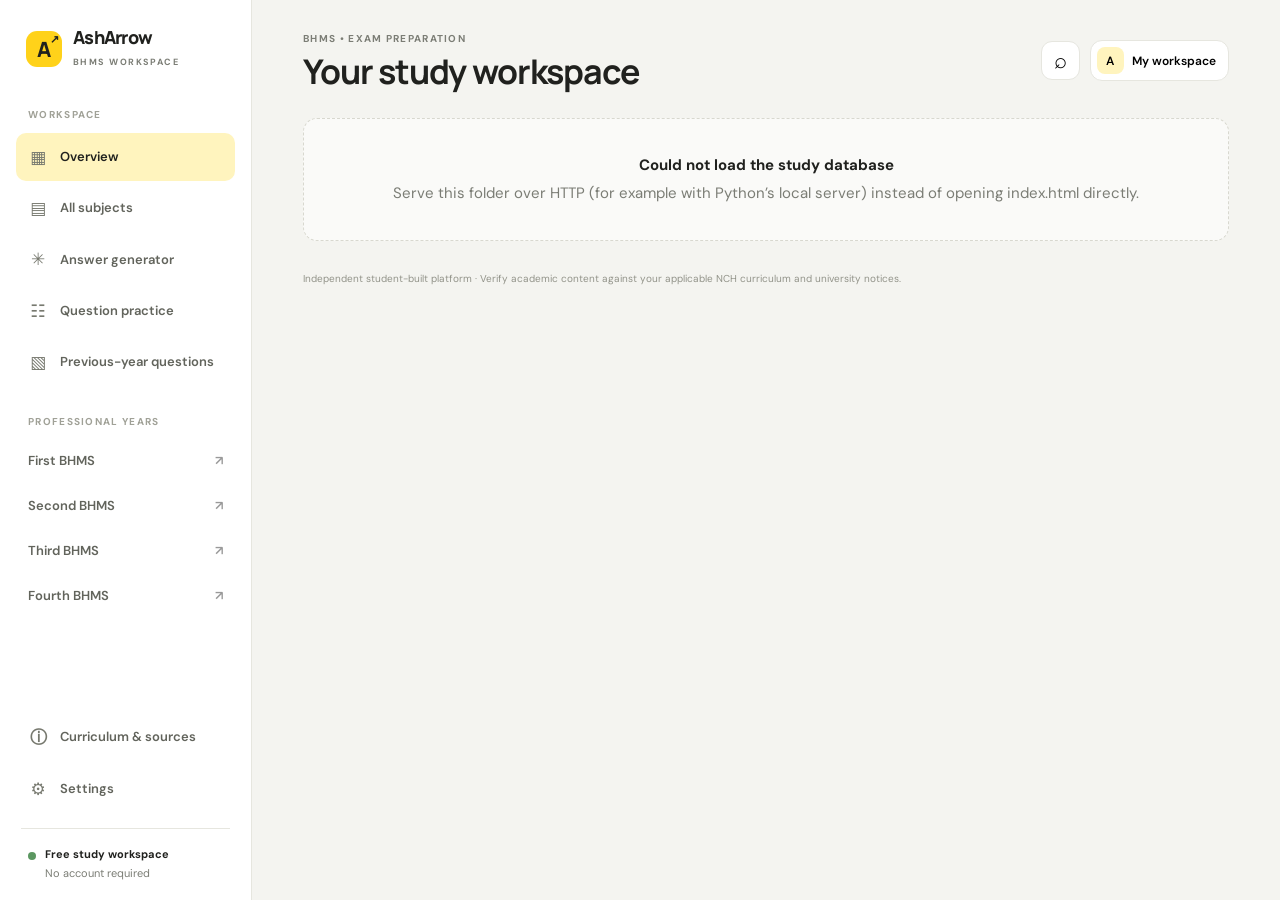
==== index.html @ 1b333ebc "Add files via upload" ====
<!doctype html>
<html lang="en">
<head>
<meta charset="utf-8"><meta name="viewport" content="width=device-width,initial-scale=1">
<meta name="theme-color" content="#f4f4f0"><meta name="description" content="Free, subject-wise BHMS exam preparation workspace.">
<title>AshArrow BHMS — Study workspace</title>
<link rel="preconnect" href="https://fonts.googleapis.com"><link rel="preconnect" href="https://fonts.gstatic.com" crossorigin>
<link href="https://fonts.googleapis.com/css2?family=DM+Sans:wght@400;500;600;700&family=Manrope:wght@500;600;700;800&display=swap" rel="stylesheet">
<link rel="stylesheet" href="styles.css">
</head><body>
<div class="app-shell">
<aside class="sidebar" id="sidebar">
<div class="brand"><div class="brand-mark">A<span>↗</span></div><div><strong>AshArrow</strong><small>BHMS WORKSPACE</small></div></div>
<div class="nav-label">WORKSPACE</div>
<nav id="main-nav">
<button class="nav-item active" data-page="overview"><span class="nav-icon">▦</span> Overview</button>
<button class="nav-item" data-page="subjects"><span class="nav-icon">▤</span> All subjects</button>
<button class="nav-item" data-page="generator"><span class="nav-icon">✳</span> Answer generator</button>
<button class="nav-item" data-page="practice"><span class="nav-icon">☷</span> Question practice</button>
<button class="nav-item" data-page="pyqs"><span class="nav-icon">▧</span> Previous-year questions</button>
</nav>
<div class="nav-label years-label">PROFESSIONAL YEARS</div>
<nav id="year-nav">
<button class="nav-item" data-year="1">First BHMS <span class="year-arrow">↗</span></button><button class="nav-item" data-year="2">Second BHMS <span class="year-arrow">↗</span></button><button class="nav-item" data-year="3">Third BHMS <span class="year-arrow">↗</span></button><button class="nav-item" data-year="4">Fourth BHMS <span class="year-arrow">↗</span></button>
</nav>
<div class="sidebar-bottom"><button class="nav-item" data-page="curriculum"><span class="nav-icon">ⓘ</span> Curriculum & sources</button><button class="nav-item" data-page="settings"><span class="nav-icon">⚙</span> Settings</button><div class="free-note"><span class="free-dot"></span><div><b>Free study workspace</b><small>No account required</small></div></div></div>
</aside>
<div class="mobile-top"><button id="menu-toggle" aria-label="Open navigation">☰</button><div class="brand-mark">A<span>↗</span></div><strong>AshArrow BHMS</strong><button id="mobile-search" aria-label="Search">⌕</button></div>
<main class="main-content"><header class="topbar"><div><div class="eyebrow">BHMS • EXAM PREPARATION</div><h1 id="page-title">Your study workspace</h1></div><div class="top-actions"><button class="icon-button" id="header-search" title="Search subjects">⌕</button><button class="profile-chip" data-page="settings"><span class="profile-dot">A</span><span>My workspace</span></button></div></header>
<div id="app" aria-live="polite"><div class="loading">Loading your study workspace…</div></div>
<footer>Independent student-built platform · Verify academic content against your applicable NCH curriculum and university notices.</footer>
</main></div>
<div class="toast" id="toast" role="status"></div>
<dialog id="api-dialog"><form method="dialog" id="api-form"><div class="dialog-head"><div><div class="eyebrow">PERSONAL CONFIGURATION</div><h2>Gemini API settings</h2></div><button class="icon-button" value="cancel" aria-label="Close">×</button></div><p class="muted">Optional: use your own Google Gemini API key for answer drafts. This static website sends the key from your browser directly to Google's API.</p><label>API key<input id="api-key" type="password" autocomplete="off" placeholder="Paste your API key"></label><label>Model name<input id="api-model" value="gemini-2.5-flash" autocomplete="off"></label><label class="checkline"><input type="checkbox" id="save-key"> Save key in this browser's localStorage</label><p class="warning">A browser key is not a protected server secret. Anyone using this browser profile may be able to access saved data; avoid saving the key on shared devices. Never put a shared/private key in a public repository.</p><div class="dialog-actions"><button type="button" class="btn btn-quiet" id="forget-key">Clear saved key</button><button class="btn btn-primary" id="save-api" value="default">Save settings</button></div></form></dialog>
<script src="app.js" defer></script>
</body></html>
---- styles.css ----
*{box-sizing:border-box} :root{--bg:#f4f4f0;--surface:#fff;--ink:#20211e;--muted:#7b7d75;--accent:#ffd21a;--soft:#fff4be;--border:#e6e6df;--green:#dce8d8;--radius:16px}body{margin:0;background:var(--bg);color:var(--ink);font:15px/1.55 "DM Sans",system-ui,sans-serif}button,input,select,textarea{font:inherit}button{cursor:pointer}h1,h2,h3,h4,.stat-number{font-family:Manrope,"DM Sans",sans-serif;letter-spacing:-.035em}h1{font-size:clamp(25px,3vw,34px);line-height:1.15;margin:5px 0 0}h2{font-size:23px;margin:0 0 10px}h3{font-size:17px;margin:0 0 7px}p{margin:0 0 12px}.app-shell{min-height:100vh}.sidebar{width:252px;position:fixed;inset:0 auto 0 0;background:#fff;border-right:1px solid var(--border);padding:25px 16px 18px;display:flex;flex-direction:column;z-index:20}.brand{display:flex;align-items:center;gap:11px;padding:0 10px 35px}.brand strong{font:800 18px Manrope;display:block;letter-spacing:-.04em}.brand small{font-size:9px;letter-spacing:.16em;color:var(--muted);font-weight:700}.brand-mark{width:36px;height:36px;border-radius:11px;background:var(--accent);display:grid;place-items:center;font:800 21px Manrope;position:relative}.brand-mark span{font-size:11px;position:absolute;right:3px;top:0}.nav-label{font-size:10px;letter-spacing:.13em;color:#a0a197;font-weight:700;padding:0 12px 10px}.nav-item{width:100%;border:0;background:transparent;display:flex;align-items:center;text-align:left;gap:12px;padding:11px 12px;border-radius:10px;color:#62645c;font-weight:600;font-size:13px;margin-bottom:3px}.nav-item:hover{background:#f7f7f3;color:var(--ink)}.nav-item.active{background:var(--soft);color:var(--ink)}.nav-icon{font-size:17px;width:20px;text-align:center;color:#77796f}.years-label{margin-top:25px}.year-arrow{margin-left:auto;color:#999}.sidebar-bottom{margin-top:auto}.free-note{border-top:1px solid var(--border);margin:15px 5px 0;padding:17px 7px 0;display:flex;gap:9px;align-items:flex-start}.free-dot{width:8px;height:8px;border-radius:50%;background:#5b9761;margin-top:6px}.free-note b,.free-note small{display:block;font-size:11px}.free-note small{color:var(--muted);margin-top:2px}.main-content{margin-left:252px;padding:31px clamp(20px,4vw,55px) 30px;max-width:1600px}.topbar{display:flex;align-items:center;justify-content:space-between;margin-bottom:27px;gap:15px}.eyebrow{font-size:10px;letter-spacing:.13em;font-weight:700;color:var(--muted)}.top-actions{display:flex;gap:10px;align-items:center}.icon-button{width:39px;height:39px;border:1px solid var(--border);border-radius:11px;background:white;font-size:22px}.profile-chip{display:flex;align-items:center;gap:8px;border:1px solid var(--border);background:#fff;padding:6px 12px 6px 6px;border-radius:12px;font-size:12px;font-weight:600}.profile-dot{display:grid;place-items:center;width:27px;height:27px;background:var(--soft);border-radius:8px}.mobile-top{display:none}.hero{background:var(--accent);border-radius:20px;padding:clamp(24px,4vw,42px);display:flex;justify-content:space-between;gap:25px;align-items:center;position:relative;overflow:hidden}.hero h2{font-size:clamp(27px,3.6vw,42px);max-width:580px;line-height:1.12;margin:10px 0 12px}.hero p{max-width:530px;color:#4f4b35}.hero-art{min-width:145px;width:180px;height:150px;border-radius:24px;background:rgba(255,255,255,.42);display:grid;place-items:center;transform:rotate(4deg)}.hero-art span{font:800 66px Manrope;letter-spacing:-.1em}.hero-actions{display:flex;gap:10px;flex-wrap:wrap;margin-top:22px}.btn{border:1px solid var(--border);border-radius:10px;padding:10px 15px;font-size:12px;font-weight:700;background:#fff;color:var(--ink);display:inline-flex;align-items:center;justify-content:center;gap:8px}.btn-primary{background:var(--ink);color:#fff;border-color:var(--ink)}.btn-yellow{background:var(--accent);border-color:var(--accent)}.btn-quiet{background:#fff}.btn:disabled{opacity:.5;cursor:not-allowed}.section-head{display:flex;justify-content:space-between;align-items:end;gap:15px;margin:30px 0 14px}.section-head p,.muted{color:var(--muted);font-size:13px}.text-link{border:0;background:none;font-weight:700;font-size:12px;color:#54564e}.year-grid{display:grid;grid-template-columns:repeat(4,minmax(0,1fr));gap:13px}.year-card,.panel,.subject-card,.question-card,.stat-card{background:#fff;border:1px solid var(--border);border-radius:var(--radius)}.year-card{padding:19px;min-height:177px;display:flex;flex-direction:column}.year-kicker{font-size:10px;font-weight:700;letter-spacing:.12em;color:var(--muted)}.year-card h3{font-size:19px;margin:8px 0}.year-card p{font-size:12px;color:var(--muted);flex:1}.year-bottom{display:flex;justify-content:space-between;align-items:center;border-top:1px solid #f0f0eb;padding-top:12px;font-size:11px;font-weight:700}.year-number{font:800 29px Manrope;letter-spacing:-.06em}.stats-grid{display:grid;grid-template-columns:repeat(3,minmax(0,1fr));gap:13px;margin-top:18px}.stat-card{padding:18px}.stat-top{font-size:11px;color:var(--muted);font-weight:600}.stat-number{font-size:29px;font-weight:800;margin:5px 0}.progress-track{height:6px;background:#efefe9;border-radius:10px;overflow:hidden;margin:9px 0}.progress-fill{height:100%;background:#b7cbb0;border-radius:10px;transition:width .2s}.two-col{display:grid;grid-template-columns:1.3fr 1fr;gap:16px;margin-top:18px}.panel{padding:21px}.search-wrap{position:relative}.search-wrap input{width:100%;padding:12px 14px 12px 39px;border:1px solid var(--border);border-radius:11px;background:#fff;outline:none}.search-wrap:before{content:"⌕";position:absolute;left:14px;top:7px;font-size:22px;color:var(--muted)}input:focus,select:focus,textarea:focus{outline:2px solid #f2d65e;outline-offset:1px}.quick-results{display:grid;gap:8px;margin-top:10px}.quick-result{border:1px solid var(--border);background:white;border-radius:10px;padding:11px 13px;text-align:left;display:flex;justify-content:space-between;gap:10px}.quick-result small{display:block;color:var(--muted);font-size:11px}.subject-toolbar{display:grid;grid-template-columns:minmax(180px,1fr) 170px 170px;gap:10px;margin-bottom:17px}.subject-toolbar input,.subject-toolbar select,.field input,.field select,.field textarea,.field-control{width:100%;border:1px solid var(--border);border-radius:10px;padding:11px 12px;background:white;color:var(--ink)}.subject-grid{display:grid;grid-template-columns:repeat(3,minmax(0,1fr));gap:13px}.subject-card{padding:17px;display:flex;flex-direction:column;min-height:202px}.subject-card-top{display:flex;justify-content:space-between;align-items:flex-start;gap:10px}.subject-icon{width:37px;height:37px;background:#f5f5ef;border-radius:11px;display:grid;place-items:center;font-size:17px}.year-tags{display:flex;gap:5px;flex-wrap:wrap;margin:11px 0}.tag{font-size:10px;background:#f2f2ed;color:#62645b;padding:4px 7px;border-radius:5px}.subject-card p{font-size:12px;color:var(--muted);flex:1}.card-actions{display:flex;align-items:center;justify-content:space-between;gap:8px;border-top:1px solid #f0f0eb;padding-top:12px}.checkline{display:flex;align-items:center;gap:7px;font-size:11px;color:var(--muted)}input[type=checkbox]{accent-color:#b4c6a9;width:15px;height:15px}.empty-state{padding:35px 20px;text-align:center;border:1px dashed #d8d8cf;border-radius:14px;color:var(--muted);background:rgba(255,255,255,.5)}.empty-state strong{display:block;color:var(--ink);margin-bottom:5px}.form-grid{display:grid;grid-template-columns:repeat(2,minmax(0,1fr));gap:14px}.field{display:flex;flex-direction:column;gap:6px}.field label, label{font-size:12px;font-weight:700}.field textarea{min-height:100px;resize:vertical}.field.full{grid-column:1/-1}.generator-layout{display:grid;grid-template-columns:minmax(260px,.85fr) minmax(0,1.15fr);gap:17px;align-items:start}.result-panel{min-height:330px}.answer-content{white-space:normal;overflow-wrap:anywhere;font-size:14px;line-height:1.75}.answer-content h1,.answer-content h2,.answer-content h3{margin:18px 0 8px}.answer-content pre{white-space:pre-wrap;background:#f7f7f2;padding:12px;border-radius:8px}.answer-content ul,.answer-content ol{padding-left:22px}.result-tools{display:flex;flex-wrap:wrap;gap:8px;margin-bottom:15px}.notice{padding:12px 14px;border-radius:10px;background:#f5f5ef;color:#64665d;font-size:12px;margin-bottom:14px}.warning{padding:12px 14px;border-radius:10px;background:#fff4d4;color:#66521b;font-size:12px;margin:12px 0}.question-list{display:grid;gap:10px}.question-card{padding:16px;display:flex;gap:12px;align-items:flex-start}.question-card .qbody{flex:1;min-width:0}.question-card p{margin:0 0 9px}.question-meta{font-size:11px;color:var(--muted);display:flex;gap:8px;flex-wrap:wrap}.q-actions{display:flex;gap:6px;flex-wrap:wrap;margin-top:10px}.small-btn{border:1px solid var(--border);background:#fff;border-radius:8px;padding:6px 9px;font-size:11px;font-weight:700}.detail-head{display:flex;justify-content:space-between;gap:15px;align-items:flex-start}.topic-list{display:grid;gap:8px;margin-top:14px}.topic-row{padding:12px;border:1px solid var(--border);border-radius:10px;background:white;font-size:13px}.source-list{display:grid;gap:10px}.source-item{padding:13px;border:1px solid var(--border);border-radius:10px;display:flex;justify-content:space-between;gap:12px;align-items:center}.source-item a{color:#4c5e43;font-weight:700;font-size:12px}.settings-grid{display:grid;grid-template-columns:repeat(2,minmax(0,1fr));gap:14px}.setting-row{padding:15px 0;border-bottom:1px solid var(--border);display:flex;justify-content:space-between;gap:15px;align-items:center}.toast{position:fixed;bottom:22px;right:22px;z-index:50;background:#20211e;color:white;padding:12px 17px;border-radius:10px;font-size:13px;box-shadow:0 8px 30px #0002;opacity:0;transform:translateY(8px);transition:.2s;pointer-events:none}.toast.show{opacity:1;transform:translateY(0)}dialog{border:1px solid var(--border);border-radius:18px;max-width:520px;width:calc(100% - 30px);padding:24px;box-shadow:0 20px 80px #0002}dialog::backdrop{background:#20211e66}.dialog-head{display:flex;justify-content:space-between;align-items:start;margin-bottom:15px}.dialog-head h2{margin-top:5px}#api-form>label{display:block;margin:14px 0}#api-form input:not([type=checkbox]){display:block;width:100%;margin-top:6px;padding:11px;border:1px solid var(--border);border-radius:9px}.dialog-actions{display:flex;justify-content:space-between;gap:10px;margin-top:18px}.loading{padding:30px;color:var(--muted)}footer{font-size:10px;color:#929389;padding:30px 0 0}.mobile-top{display:none}
@media(max-width:1200px){.year-grid{grid-template-columns:repeat(2,minmax(0,1fr))}.subject-grid{grid-template-columns:repeat(2,minmax(0,1fr))}.hero-art{width:135px;height:130px;min-width:135px}.hero-art span{font-size:53px}}
@media(max-width:800px){.sidebar{transform:translateX(-100%);transition:transform .22s;box-shadow:none}.sidebar.open{transform:translateX(0);box-shadow:12px 0 40px #0002}.mobile-top{height:58px;background:#fff;border-bottom:1px solid var(--border);display:flex;align-items:center;gap:10px;padding:0 15px;position:sticky;top:0;z-index:15}.mobile-top .brand-mark{width:31px;height:31px;font-size:18px}.mobile-top strong{font:800 14px Manrope;margin-right:auto}.mobile-top button{border:0;background:transparent;font-size:22px}.main-content{margin:0;padding:23px 16px}.topbar{margin-bottom:20px}.top-actions .profile-chip{display:none}.top-actions .icon-button{display:none}.hero-art{display:none}.hero{padding:26px 22px}.two-col,.generator-layout{grid-template-columns:1fr}.subject-toolbar{grid-template-columns:1fr 1fr}.subject-toolbar input{grid-column:1/-1}.settings-grid{grid-template-columns:1fr}.form-grid{grid-template-columns:1fr}.field.full{grid-column:auto}}
@media(max-width:480px){.year-grid,.subject-grid,.stats-grid{grid-template-columns:1fr}.year-card{min-height:150px}.hero h2{font-size:29px}.section-head{align-items:flex-start}.panel{padding:16px}.subject-toolbar{grid-template-columns:1fr}.subject-toolbar input{grid-column:auto}.question-card{padding:12px}.topbar{align-items:flex-end}}
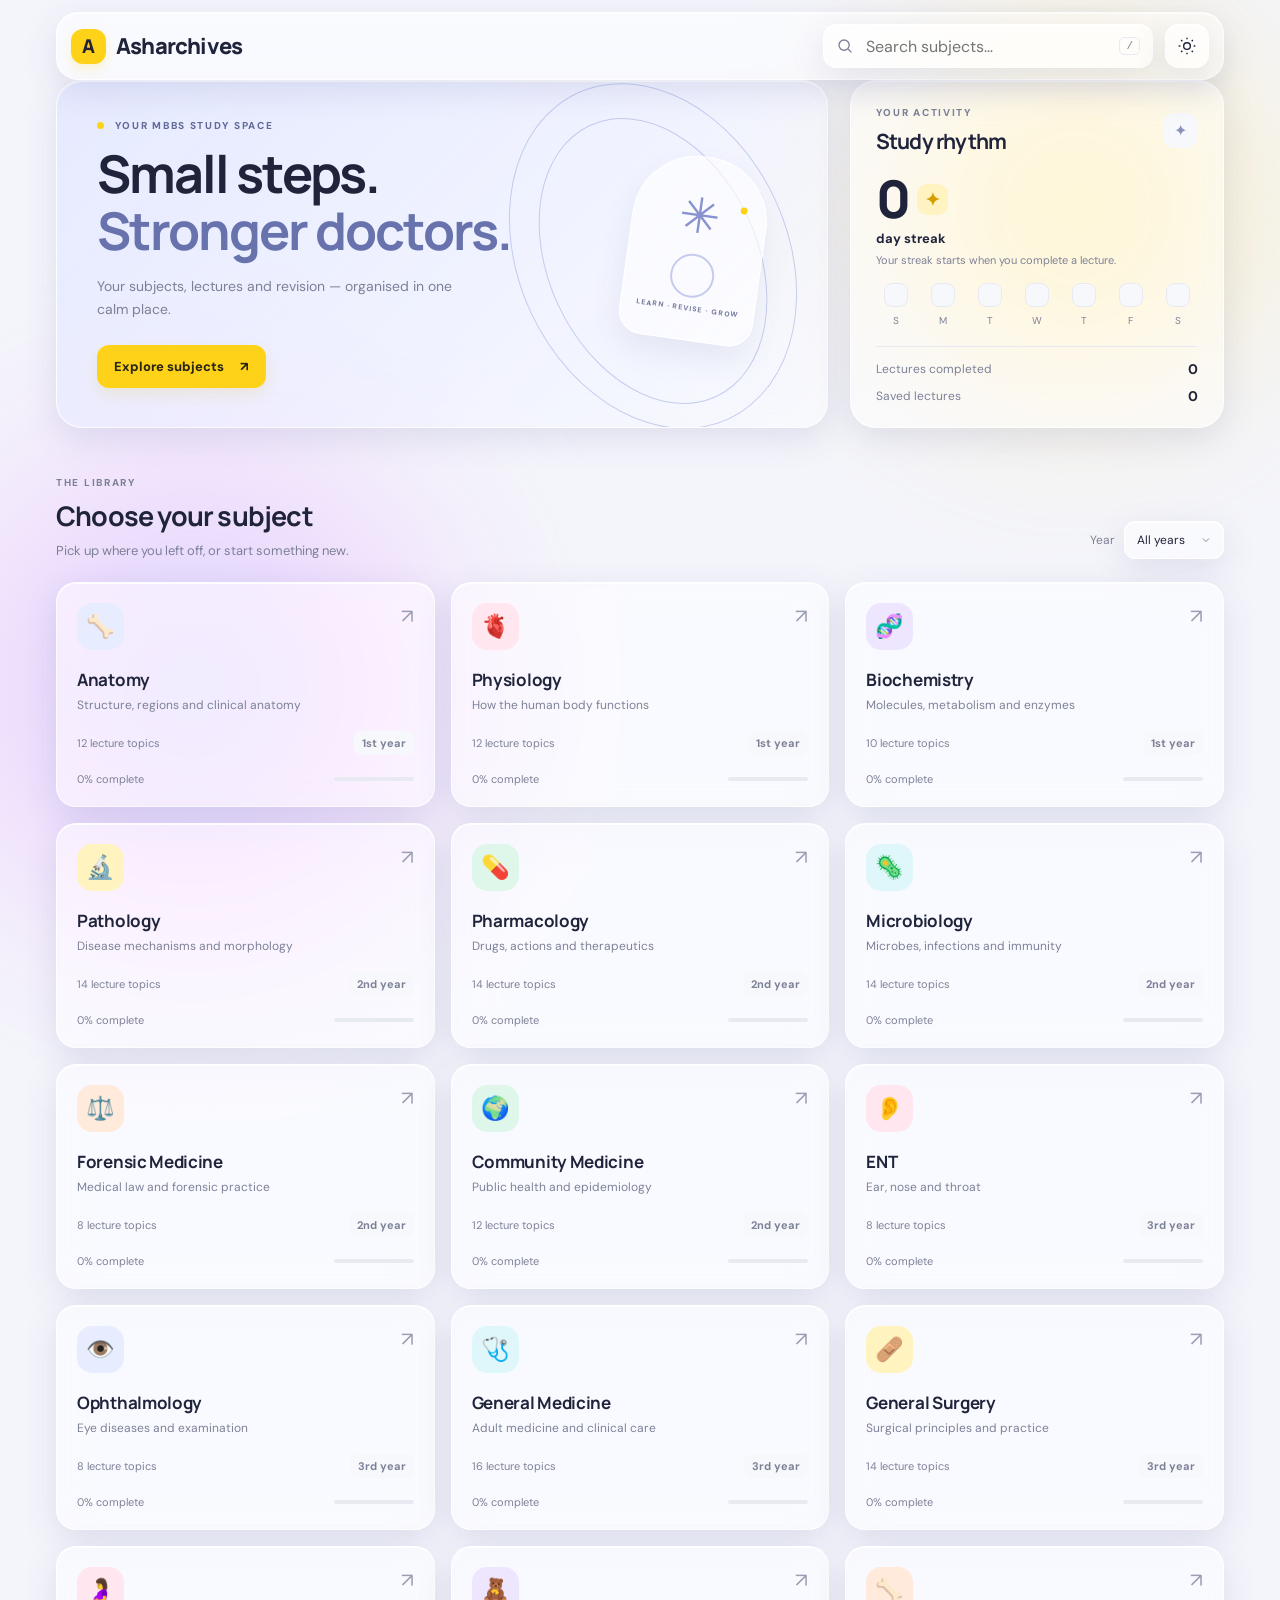
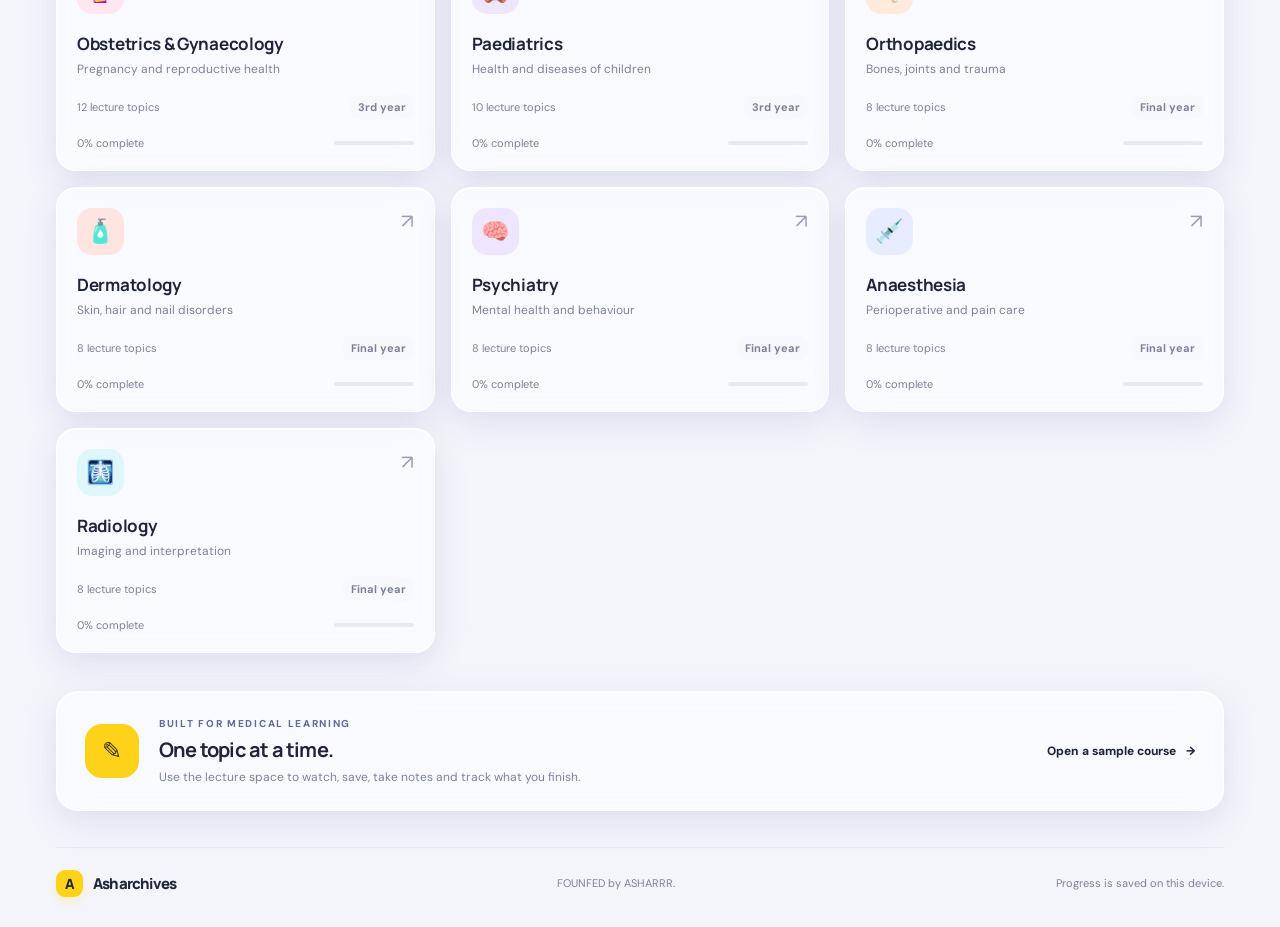
==== commit 06dba9e1: "Add files via upload" ====
--- a/index.html
+++ b/index.html
@@ -1,36 +1,81 @@
-<!doctype html>
+<!DOCTYPE html>
 <html lang="en">
 <head>
-<meta charset="utf-8"><meta name="viewport" content="width=device-width,initial-scale=1">
-<meta name="theme-color" content="#f4f4f0"><meta name="description" content="Free, subject-wise BHMS exam preparation workspace.">
-<title>AshArrow BHMS — Study workspace</title>
-<link rel="preconnect" href="https://fonts.googleapis.com"><link rel="preconnect" href="https://fonts.gstatic.com" crossorigin>
-<link href="https://fonts.googleapis.com/css2?family=DM+Sans:wght@400;500;600;700&family=Manrope:wght@500;600;700;800&display=swap" rel="stylesheet">
-<link rel="stylesheet" href="styles.css">
-</head><body>
-<div class="app-shell">
-<aside class="sidebar" id="sidebar">
-<div class="brand"><div class="brand-mark">A<span>↗</span></div><div><strong>AshArrow</strong><small>BHMS WORKSPACE</small></div></div>
-<div class="nav-label">WORKSPACE</div>
-<nav id="main-nav">
-<button class="nav-item active" data-page="overview"><span class="nav-icon">▦</span> Overview</button>
-<button class="nav-item" data-page="subjects"><span class="nav-icon">▤</span> All subjects</button>
-<button class="nav-item" data-page="generator"><span class="nav-icon">✳</span> Answer generator</button>
-<button class="nav-item" data-page="practice"><span class="nav-icon">☷</span> Question practice</button>
-<button class="nav-item" data-page="pyqs"><span class="nav-icon">▧</span> Previous-year questions</button>
-</nav>
-<div class="nav-label years-label">PROFESSIONAL YEARS</div>
-<nav id="year-nav">
-<button class="nav-item" data-year="1">First BHMS <span class="year-arrow">↗</span></button><button class="nav-item" data-year="2">Second BHMS <span class="year-arrow">↗</span></button><button class="nav-item" data-year="3">Third BHMS <span class="year-arrow">↗</span></button><button class="nav-item" data-year="4">Fourth BHMS <span class="year-arrow">↗</span></button>
-</nav>
-<div class="sidebar-bottom"><button class="nav-item" data-page="curriculum"><span class="nav-icon">ⓘ</span> Curriculum & sources</button><button class="nav-item" data-page="settings"><span class="nav-icon">⚙</span> Settings</button><div class="free-note"><span class="free-dot"></span><div><b>Free study workspace</b><small>No account required</small></div></div></div>
-</aside>
-<div class="mobile-top"><button id="menu-toggle" aria-label="Open navigation">☰</button><div class="brand-mark">A<span>↗</span></div><strong>AshArrow BHMS</strong><button id="mobile-search" aria-label="Search">⌕</button></div>
-<main class="main-content"><header class="topbar"><div><div class="eyebrow">BHMS • EXAM PREPARATION</div><h1 id="page-title">Your study workspace</h1></div><div class="top-actions"><button class="icon-button" id="header-search" title="Search subjects">⌕</button><button class="profile-chip" data-page="settings"><span class="profile-dot">A</span><span>My workspace</span></button></div></header>
-<div id="app" aria-live="polite"><div class="loading">Loading your study workspace…</div></div>
-<footer>Independent student-built platform · Verify academic content against your applicable NCH curriculum and university notices.</footer>
-</main></div>
-<div class="toast" id="toast" role="status"></div>
-<dialog id="api-dialog"><form method="dialog" id="api-form"><div class="dialog-head"><div><div class="eyebrow">PERSONAL CONFIGURATION</div><h2>Gemini API settings</h2></div><button class="icon-button" value="cancel" aria-label="Close">×</button></div><p class="muted">Optional: use your own Google Gemini API key for answer drafts. This static website sends the key from your browser directly to Google's API.</p><label>API key<input id="api-key" type="password" autocomplete="off" placeholder="Paste your API key"></label><label>Model name<input id="api-model" value="gemini-2.5-flash" autocomplete="off"></label><label class="checkline"><input type="checkbox" id="save-key"> Save key in this browser's localStorage</label><p class="warning">A browser key is not a protected server secret. Anyone using this browser profile may be able to access saved data; avoid saving the key on shared devices. Never put a shared/private key in a public repository.</p><div class="dialog-actions"><button type="button" class="btn btn-quiet" id="forget-key">Clear saved key</button><button class="btn btn-primary" id="save-api" value="default">Save settings</button></div></form></dialog>
-<script src="app.js" defer></script>
-</body></html>+  <meta charset="UTF-8">
+  <meta name="viewport" content="width=device-width, initial-scale=1">
+  <meta name="theme-color" content="#f4f5fb">
+  <title>Asharchives — Your MBBS learning space</title>
+  <link rel="preconnect" href="https://fonts.googleapis.com">
+  <link rel="preconnect" href="https://fonts.gstatic.com" crossorigin>
+  <link href="https://fonts.googleapis.com/css2?family=DM+Sans:wght@400;500;600;700&family=Manrope:wght@400;500;600;700;800&display=swap" rel="stylesheet">
+  <link rel="stylesheet" href="styles.css">
+  <link rel="stylesheet" href="glass.css">
+  <script src="app.js" defer></script>
+</head>
+<body>
+  <div class="app-shell">
+    <header class="topbar">
+      <a class="brand" href="index.html" aria-label="Asharchives home">
+        <span class="brand-mark">A</span><span>Asharchives</span>
+      </a>
+      <div class="topbar-actions">
+        <label class="searchbox" aria-label="Search subjects">
+          <svg viewBox="0 0 24 24" aria-hidden="true"><circle cx="10.8" cy="10.8" r="6.8"></circle><path d="m16 16 4.5 4.5"></path></svg>
+          <input id="subjectSearch" type="search" placeholder="Search subjects…" autocomplete="off">
+          <kbd>/</kbd>
+        </label>
+        <button class="icon-button theme-toggle" id="themeToggle" type="button" aria-label="Switch color theme" title="Switch light/dark mode">
+          <svg class="sun-icon" viewBox="0 0 24 24" aria-hidden="true"><circle cx="12" cy="12" r="4"></circle><path d="M12 2v2m0 16v2M4.93 4.93l1.42 1.42m11.3 11.3 1.42 1.42M2 12h2m16 0h2M4.93 19.07l1.42-1.42m11.3-11.3 1.42-1.42"></path></svg>
+          <svg class="moon-icon" viewBox="0 0 24 24" aria-hidden="true"><path d="M20.3 15.4A8.5 8.5 0 0 1 8.6 3.7 8.6 8.6 0 1 0 20.3 15.4Z"></path></svg>
+        </button>
+      </div>
+    </header>
+
+    <main>
+      <section class="welcome-grid">
+        <div class="hero-card">
+          <div class="eyebrow"><span class="eyebrow-dot"></span> YOUR MBBS STUDY SPACE</div>
+          <h1>Small steps.<br><span>Stronger doctors.</span></h1>
+          <p class="hero-copy">Your subjects, lectures and revision — organised in one calm place.</p>
+          <a class="primary-button" href="#subjects">Explore subjects <span aria-hidden="true">↗</span></a>
+          <div class="hero-decoration" aria-hidden="true">
+            <div class="orbit orbit-one"></div><div class="orbit orbit-two"></div>
+            <div class="anatomy-card"><span class="anatomy-spark">✳</span><span class="anatomy-line"></span><span class="anatomy-dot"></span><span class="anatomy-label">LEARN · REVISE · GROW</span></div>
+          </div>
+        </div>
+        <aside class="daily-card">
+          <div class="card-heading">
+            <div><p class="eyebrow muted-eyebrow">YOUR ACTIVITY</p><h2>Study rhythm</h2></div>
+            <span class="mini-icon">✦</span>
+          </div>
+          <div class="streak-number"><span id="streakCount">0</span><span class="streak-flame">✦</span></div>
+          <p class="streak-caption">day streak</p>
+          <p class="small-muted" id="streakMessage">Your streak starts when you complete a lecture.</p>
+          <div class="week-row" id="weekRow" aria-label="Activity over the last seven days"></div>
+          <div class="activity-divider"></div>
+          <div class="activity-stat"><span>Lectures completed</span><strong id="completedCount">0</strong></div>
+          <div class="activity-stat"><span>Saved lectures</span><strong id="savedCount">0</strong></div>
+        </aside>
+      </section>
+
+      <section class="section-block" id="subjects">
+        <div class="section-heading">
+          <div><p class="eyebrow muted-eyebrow">THE LIBRARY</p><h2>Choose your subject</h2><p class="section-subtitle">Pick up where you left off, or start something new.</p></div>
+          <label class="year-select-wrap"><span>Year</span><select id="yearFilter" aria-label="Filter subjects by MBBS year"><option value="all">All years</option><option value="1">1st year</option><option value="2">2nd year</option><option value="3">3rd year</option><option value="4">Final year</option></select></label>
+        </div>
+        <div class="subject-grid" id="subjectGrid">
+          <div class="loading-card">Loading subjects…</div>
+        </div>
+        <p class="empty-state" id="emptyState" hidden>No subjects match your search. Try another name or year.</p>
+      </section>
+
+      <section class="educator-banner">
+        <div class="educator-icon" aria-hidden="true">✎</div>
+        <div><p class="eyebrow">BUILT FOR MEDICAL LEARNING</p><h2>One topic at a time.</h2><p>Use the lecture space to watch, save, take notes and track what you finish.</p></div>
+        <a href="lecture.html?subject=pathology" class="text-link">Open a sample course <span>→</span></a>
+      </section>
+    </main>
+    <footer class="footer"><a class="brand footer-brand" href="index.html"><span class="brand-mark">A</span><span>Asharchives</span></a><span>FOUNFED by ASHARRR.</span><span class="footer-note">Progress is saved on this device.</span></footer>
+  </div>
+</body>
+</html>
--- a/styles.css
+++ b/styles.css
@@ -1,4 +1,6 @@
-*{box-sizing:border-box} :root{--bg:#f4f4f0;--surface:#fff;--ink:#20211e;--muted:#7b7d75;--accent:#ffd21a;--soft:#fff4be;--border:#e6e6df;--green:#dce8d8;--radius:16px}body{margin:0;background:var(--bg);color:var(--ink);font:15px/1.55 "DM Sans",system-ui,sans-serif}button,input,select,textarea{font:inherit}button{cursor:pointer}h1,h2,h3,h4,.stat-number{font-family:Manrope,"DM Sans",sans-serif;letter-spacing:-.035em}h1{font-size:clamp(25px,3vw,34px);line-height:1.15;margin:5px 0 0}h2{font-size:23px;margin:0 0 10px}h3{font-size:17px;margin:0 0 7px}p{margin:0 0 12px}.app-shell{min-height:100vh}.sidebar{width:252px;position:fixed;inset:0 auto 0 0;background:#fff;border-right:1px solid var(--border);padding:25px 16px 18px;display:flex;flex-direction:column;z-index:20}.brand{display:flex;align-items:center;gap:11px;padding:0 10px 35px}.brand strong{font:800 18px Manrope;display:block;letter-spacing:-.04em}.brand small{font-size:9px;letter-spacing:.16em;color:var(--muted);font-weight:700}.brand-mark{width:36px;height:36px;border-radius:11px;background:var(--accent);display:grid;place-items:center;font:800 21px Manrope;position:relative}.brand-mark span{font-size:11px;position:absolute;right:3px;top:0}.nav-label{font-size:10px;letter-spacing:.13em;color:#a0a197;font-weight:700;padding:0 12px 10px}.nav-item{width:100%;border:0;background:transparent;display:flex;align-items:center;text-align:left;gap:12px;padding:11px 12px;border-radius:10px;color:#62645c;font-weight:600;font-size:13px;margin-bottom:3px}.nav-item:hover{background:#f7f7f3;color:var(--ink)}.nav-item.active{background:var(--soft);color:var(--ink)}.nav-icon{font-size:17px;width:20px;text-align:center;color:#77796f}.years-label{margin-top:25px}.year-arrow{margin-left:auto;color:#999}.sidebar-bottom{margin-top:auto}.free-note{border-top:1px solid var(--border);margin:15px 5px 0;padding:17px 7px 0;display:flex;gap:9px;align-items:flex-start}.free-dot{width:8px;height:8px;border-radius:50%;background:#5b9761;margin-top:6px}.free-note b,.free-note small{display:block;font-size:11px}.free-note small{color:var(--muted);margin-top:2px}.main-content{margin-left:252px;padding:31px clamp(20px,4vw,55px) 30px;max-width:1600px}.topbar{display:flex;align-items:center;justify-content:space-between;margin-bottom:27px;gap:15px}.eyebrow{font-size:10px;letter-spacing:.13em;font-weight:700;color:var(--muted)}.top-actions{display:flex;gap:10px;align-items:center}.icon-button{width:39px;height:39px;border:1px solid var(--border);border-radius:11px;background:white;font-size:22px}.profile-chip{display:flex;align-items:center;gap:8px;border:1px solid var(--border);background:#fff;padding:6px 12px 6px 6px;border-radius:12px;font-size:12px;font-weight:600}.profile-dot{display:grid;place-items:center;width:27px;height:27px;background:var(--soft);border-radius:8px}.mobile-top{display:none}.hero{background:var(--accent);border-radius:20px;padding:clamp(24px,4vw,42px);display:flex;justify-content:space-between;gap:25px;align-items:center;position:relative;overflow:hidden}.hero h2{font-size:clamp(27px,3.6vw,42px);max-width:580px;line-height:1.12;margin:10px 0 12px}.hero p{max-width:530px;color:#4f4b35}.hero-art{min-width:145px;width:180px;height:150px;border-radius:24px;background:rgba(255,255,255,.42);display:grid;place-items:center;transform:rotate(4deg)}.hero-art span{font:800 66px Manrope;letter-spacing:-.1em}.hero-actions{display:flex;gap:10px;flex-wrap:wrap;margin-top:22px}.btn{border:1px solid var(--border);border-radius:10px;padding:10px 15px;font-size:12px;font-weight:700;background:#fff;color:var(--ink);display:inline-flex;align-items:center;justify-content:center;gap:8px}.btn-primary{background:var(--ink);color:#fff;border-color:var(--ink)}.btn-yellow{background:var(--accent);border-color:var(--accent)}.btn-quiet{background:#fff}.btn:disabled{opacity:.5;cursor:not-allowed}.section-head{display:flex;justify-content:space-between;align-items:end;gap:15px;margin:30px 0 14px}.section-head p,.muted{color:var(--muted);font-size:13px}.text-link{border:0;background:none;font-weight:700;font-size:12px;color:#54564e}.year-grid{display:grid;grid-template-columns:repeat(4,minmax(0,1fr));gap:13px}.year-card,.panel,.subject-card,.question-card,.stat-card{background:#fff;border:1px solid var(--border);border-radius:var(--radius)}.year-card{padding:19px;min-height:177px;display:flex;flex-direction:column}.year-kicker{font-size:10px;font-weight:700;letter-spacing:.12em;color:var(--muted)}.year-card h3{font-size:19px;margin:8px 0}.year-card p{font-size:12px;color:var(--muted);flex:1}.year-bottom{display:flex;justify-content:space-between;align-items:center;border-top:1px solid #f0f0eb;padding-top:12px;font-size:11px;font-weight:700}.year-number{font:800 29px Manrope;letter-spacing:-.06em}.stats-grid{display:grid;grid-template-columns:repeat(3,minmax(0,1fr));gap:13px;margin-top:18px}.stat-card{padding:18px}.stat-top{font-size:11px;color:var(--muted);font-weight:600}.stat-number{font-size:29px;font-weight:800;margin:5px 0}.progress-track{height:6px;background:#efefe9;border-radius:10px;overflow:hidden;margin:9px 0}.progress-fill{height:100%;background:#b7cbb0;border-radius:10px;transition:width .2s}.two-col{display:grid;grid-template-columns:1.3fr 1fr;gap:16px;margin-top:18px}.panel{padding:21px}.search-wrap{position:relative}.search-wrap input{width:100%;padding:12px 14px 12px 39px;border:1px solid var(--border);border-radius:11px;background:#fff;outline:none}.search-wrap:before{content:"⌕";position:absolute;left:14px;top:7px;font-size:22px;color:var(--muted)}input:focus,select:focus,textarea:focus{outline:2px solid #f2d65e;outline-offset:1px}.quick-results{display:grid;gap:8px;margin-top:10px}.quick-result{border:1px solid var(--border);background:white;border-radius:10px;padding:11px 13px;text-align:left;display:flex;justify-content:space-between;gap:10px}.quick-result small{display:block;color:var(--muted);font-size:11px}.subject-toolbar{display:grid;grid-template-columns:minmax(180px,1fr) 170px 170px;gap:10px;margin-bottom:17px}.subject-toolbar input,.subject-toolbar select,.field input,.field select,.field textarea,.field-control{width:100%;border:1px solid var(--border);border-radius:10px;padding:11px 12px;background:white;color:var(--ink)}.subject-grid{display:grid;grid-template-columns:repeat(3,minmax(0,1fr));gap:13px}.subject-card{padding:17px;display:flex;flex-direction:column;min-height:202px}.subject-card-top{display:flex;justify-content:space-between;align-items:flex-start;gap:10px}.subject-icon{width:37px;height:37px;background:#f5f5ef;border-radius:11px;display:grid;place-items:center;font-size:17px}.year-tags{display:flex;gap:5px;flex-wrap:wrap;margin:11px 0}.tag{font-size:10px;background:#f2f2ed;color:#62645b;padding:4px 7px;border-radius:5px}.subject-card p{font-size:12px;color:var(--muted);flex:1}.card-actions{display:flex;align-items:center;justify-content:space-between;gap:8px;border-top:1px solid #f0f0eb;padding-top:12px}.checkline{display:flex;align-items:center;gap:7px;font-size:11px;color:var(--muted)}input[type=checkbox]{accent-color:#b4c6a9;width:15px;height:15px}.empty-state{padding:35px 20px;text-align:center;border:1px dashed #d8d8cf;border-radius:14px;color:var(--muted);background:rgba(255,255,255,.5)}.empty-state strong{display:block;color:var(--ink);margin-bottom:5px}.form-grid{display:grid;grid-template-columns:repeat(2,minmax(0,1fr));gap:14px}.field{display:flex;flex-direction:column;gap:6px}.field label, label{font-size:12px;font-weight:700}.field textarea{min-height:100px;resize:vertical}.field.full{grid-column:1/-1}.generator-layout{display:grid;grid-template-columns:minmax(260px,.85fr) minmax(0,1.15fr);gap:17px;align-items:start}.result-panel{min-height:330px}.answer-content{white-space:normal;overflow-wrap:anywhere;font-size:14px;line-height:1.75}.answer-content h1,.answer-content h2,.answer-content h3{margin:18px 0 8px}.answer-content pre{white-space:pre-wrap;background:#f7f7f2;padding:12px;border-radius:8px}.answer-content ul,.answer-content ol{padding-left:22px}.result-tools{display:flex;flex-wrap:wrap;gap:8px;margin-bottom:15px}.notice{padding:12px 14px;border-radius:10px;background:#f5f5ef;color:#64665d;font-size:12px;margin-bottom:14px}.warning{padding:12px 14px;border-radius:10px;background:#fff4d4;color:#66521b;font-size:12px;margin:12px 0}.question-list{display:grid;gap:10px}.question-card{padding:16px;display:flex;gap:12px;align-items:flex-start}.question-card .qbody{flex:1;min-width:0}.question-card p{margin:0 0 9px}.question-meta{font-size:11px;color:var(--muted);display:flex;gap:8px;flex-wrap:wrap}.q-actions{display:flex;gap:6px;flex-wrap:wrap;margin-top:10px}.small-btn{border:1px solid var(--border);background:#fff;border-radius:8px;padding:6px 9px;font-size:11px;font-weight:700}.detail-head{display:flex;justify-content:space-between;gap:15px;align-items:flex-start}.topic-list{display:grid;gap:8px;margin-top:14px}.topic-row{padding:12px;border:1px solid var(--border);border-radius:10px;background:white;font-size:13px}.source-list{display:grid;gap:10px}.source-item{padding:13px;border:1px solid var(--border);border-radius:10px;display:flex;justify-content:space-between;gap:12px;align-items:center}.source-item a{color:#4c5e43;font-weight:700;font-size:12px}.settings-grid{display:grid;grid-template-columns:repeat(2,minmax(0,1fr));gap:14px}.setting-row{padding:15px 0;border-bottom:1px solid var(--border);display:flex;justify-content:space-between;gap:15px;align-items:center}.toast{position:fixed;bottom:22px;right:22px;z-index:50;background:#20211e;color:white;padding:12px 17px;border-radius:10px;font-size:13px;box-shadow:0 8px 30px #0002;opacity:0;transform:translateY(8px);transition:.2s;pointer-events:none}.toast.show{opacity:1;transform:translateY(0)}dialog{border:1px solid var(--border);border-radius:18px;max-width:520px;width:calc(100% - 30px);padding:24px;box-shadow:0 20px 80px #0002}dialog::backdrop{background:#20211e66}.dialog-head{display:flex;justify-content:space-between;align-items:start;margin-bottom:15px}.dialog-head h2{margin-top:5px}#api-form>label{display:block;margin:14px 0}#api-form input:not([type=checkbox]){display:block;width:100%;margin-top:6px;padding:11px;border:1px solid var(--border);border-radius:9px}.dialog-actions{display:flex;justify-content:space-between;gap:10px;margin-top:18px}.loading{padding:30px;color:var(--muted)}footer{font-size:10px;color:#929389;padding:30px 0 0}.mobile-top{display:none}
-@media(max-width:1200px){.year-grid{grid-template-columns:repeat(2,minmax(0,1fr))}.subject-grid{grid-template-columns:repeat(2,minmax(0,1fr))}.hero-art{width:135px;height:130px;min-width:135px}.hero-art span{font-size:53px}}
-@media(max-width:800px){.sidebar{transform:translateX(-100%);transition:transform .22s;box-shadow:none}.sidebar.open{transform:translateX(0);box-shadow:12px 0 40px #0002}.mobile-top{height:58px;background:#fff;border-bottom:1px solid var(--border);display:flex;align-items:center;gap:10px;padding:0 15px;position:sticky;top:0;z-index:15}.mobile-top .brand-mark{width:31px;height:31px;font-size:18px}.mobile-top strong{font:800 14px Manrope;margin-right:auto}.mobile-top button{border:0;background:transparent;font-size:22px}.main-content{margin:0;padding:23px 16px}.topbar{margin-bottom:20px}.top-actions .profile-chip{display:none}.top-actions .icon-button{display:none}.hero-art{display:none}.hero{padding:26px 22px}.two-col,.generator-layout{grid-template-columns:1fr}.subject-toolbar{grid-template-columns:1fr 1fr}.subject-toolbar input{grid-column:1/-1}.settings-grid{grid-template-columns:1fr}.form-grid{grid-template-columns:1fr}.field.full{grid-column:auto}}
-@media(max-width:480px){.year-grid,.subject-grid,.stats-grid{grid-template-columns:1fr}.year-card{min-height:150px}.hero h2{font-size:29px}.section-head{align-items:flex-start}.panel{padding:16px}.subject-toolbar{grid-template-columns:1fr}.subject-toolbar input{grid-column:auto}.question-card{padding:12px}.topbar{align-items:flex-end}}
+/* Asharrow home — responsive light/dark design */
+:root{color-scheme:light;--bg:#f4f5fb;--surface:#fff;--surface-2:#f7f8fc;--ink:#20243b;--muted:#7d8197;--line:#e8eaf2;--accent:#ffd21a;--accent-ink:#292613;--blue:#e7ebff;--lav:#eeebff;--shadow:0 12px 35px rgba(45,51,91,.06);--radius:22px}
+:root[data-theme="dark"]{color-scheme:dark;--bg:#141622;--surface:#1e2130;--surface-2:#25293a;--ink:#f2f3fc;--muted:#a6abc1;--line:#34384c;--accent:#ffd21a;--accent-ink:#292613;--blue:#292f4b;--lav:#302b4b;--shadow:0 12px 35px rgba(0,0,0,.18)}
+*{box-sizing:border-box}html{scroll-behavior:smooth}body{margin:0;background:var(--bg);color:var(--ink);font-family:"DM Sans",sans-serif;transition:background .2s,color .2s}a{color:inherit;text-decoration:none}button,input,select{font:inherit}.app-shell{max-width:1240px;margin:auto;padding:0 36px}.topbar{height:90px;display:flex;align-items:center;justify-content:space-between;gap:24px}.brand{display:inline-flex;align-items:center;gap:10px;font-family:Manrope,sans-serif;font-size:22px;font-weight:800;letter-spacing:-.8px;white-space:nowrap}.brand-mark{width:35px;height:35px;display:grid;place-items:center;border-radius:12px;background:var(--accent);color:#242338;font-weight:800;font-size:19px;box-shadow:0 5px 12px #ffd21a35}.topbar-actions{display:flex;align-items:center;gap:12px}.searchbox{display:flex;align-items:center;gap:10px;width:min(330px,45vw);height:44px;padding:0 12px;background:var(--surface);border:1px solid var(--line);border-radius:14px;color:var(--muted)}.searchbox svg{width:18px;fill:none;stroke:currentColor;stroke-width:1.8;flex-shrink:0}.searchbox input{width:100%;border:0;outline:0;background:transparent;color:var(--ink);min-width:0}.searchbox kbd{font-size:11px;border:1px solid var(--line);border-radius:5px;padding:2px 6px}.icon-button{width:44px;height:44px;display:grid;place-items:center;border:1px solid var(--line);border-radius:14px;background:var(--surface);color:var(--ink);cursor:pointer}.icon-button svg{width:20px;fill:none;stroke:currentColor;stroke-width:1.7}.moon-icon{display:none}:root[data-theme="dark"] .sun-icon{display:none}:root[data-theme="dark"] .moon-icon{display:block}.welcome-grid{display:grid;grid-template-columns:minmax(0,1.65fr) minmax(260px,.8fr);gap:22px}.hero-card{position:relative;overflow:hidden;min-height:340px;padding:38px 40px;border-radius:26px;background:var(--blue);isolation:isolate}.eyebrow{margin:0 0 14px;font-size:10px;letter-spacing:1.7px;font-weight:800;color:#626b98}.eyebrow-dot{display:inline-block;width:7px;height:7px;border-radius:50%;background:var(--accent);margin-right:7px}.hero-card h1{position:relative;z-index:2;margin:0;font-family:Manrope,sans-serif;font-size:clamp(34px,4.3vw,52px);line-height:1.09;letter-spacing:-2px}.hero-card h1 span{color:#6873ad}.hero-copy{position:relative;z-index:2;max-width:365px;margin:16px 0 25px;color:var(--muted);line-height:1.6;font-size:14px}.primary-button{position:relative;z-index:2;display:inline-flex;align-items:center;gap:16px;background:var(--accent);color:var(--accent-ink);padding:13px 17px;border-radius:12px;font-size:13px;font-weight:800;box-shadow:0 7px 16px #d9b00025;transition:transform .18s}.primary-button:hover{transform:translateY(-2px)}.hero-decoration{position:absolute;right:5%;top:0;width:42%;height:100%;z-index:1;pointer-events:none}.orbit{position:absolute;border:1px solid #aab3e2a0;border-radius:50%;transform:rotate(-25deg)}.orbit-one{width:270px;height:360px;right:0;top:-5px}.orbit-two{width:210px;height:300px;right:30px;top:30px}.anatomy-card{position:absolute;right:25px;top:75px;width:135px;height:185px;background:#fff9;border:1px solid #fff;border-radius:65px 65px 24px 24px;box-shadow:0 15px 30px #48518a18;display:flex;align-items:center;flex-direction:column;justify-content:center;transform:rotate(8deg)}.anatomy-spark{font-size:49px;color:#8792ce}.anatomy-line{width:44px;height:44px;border:2px solid #c6cbed;border-radius:50%;margin:6px}.anatomy-dot{width:7px;height:7px;border-radius:50%;background:var(--accent);position:absolute;right:20px;top:44px}.anatomy-label{font-size:7px;letter-spacing:1px;color:#73799d;font-weight:800}.daily-card{padding:25px 25px 22px;border:1px solid var(--line);border-radius:26px;background:var(--surface);box-shadow:var(--shadow)}.card-heading{display:flex;justify-content:space-between;align-items:center}.muted-eyebrow{color:var(--muted);margin-bottom:8px}.card-heading h2,.section-heading h2,.educator-banner h2{font-family:Manrope,sans-serif;margin:0;letter-spacing:-.8px;font-size:21px}.mini-icon{width:35px;height:35px;display:grid;place-items:center;background:var(--surface-2);border-radius:12px;color:#8c91bb}.streak-number{margin-top:18px;display:flex;align-items:center;gap:8px;font-family:Manrope,sans-serif;font-size:52px;font-weight:800;letter-spacing:-2px;line-height:1}.streak-flame{display:grid;place-items:center;width:31px;height:31px;border-radius:10px;background:#fff3c2;color:#d69e00;font-size:18px;letter-spacing:0}.streak-caption{margin:5px 0 2px;font-size:13px;font-weight:700}.small-muted{font-size:11px;line-height:1.5;color:var(--muted);margin:5px 0 14px}.week-row{display:grid;grid-template-columns:repeat(7,1fr);gap:7px}.week-day{display:flex;flex-direction:column;align-items:center;gap:7px;font-size:10px;color:var(--muted)}.week-dot{width:24px;height:24px;border-radius:8px;background:var(--surface-2);border:1px solid var(--line);display:grid;place-items:center;font-size:10px}.week-dot.active{background:var(--accent);border-color:var(--accent);color:#30290e;font-weight:800}.activity-divider{height:1px;background:var(--line);margin:19px 0 13px}.activity-stat{display:flex;align-items:center;justify-content:space-between;margin-top:9px;color:var(--muted);font-size:12px}.activity-stat strong{color:var(--ink);font-size:14px}.section-block{padding:48px 0 38px}.section-heading{display:flex;justify-content:space-between;align-items:end;gap:20px;margin-bottom:23px}.section-heading h2{font-size:27px}.section-subtitle{font-size:13px;color:var(--muted);margin:8px 0 0}.year-select-wrap{display:flex;align-items:center;gap:9px;font-size:12px;color:var(--muted);white-space:nowrap}.year-select-wrap select{appearance:none;border:1px solid var(--line);border-radius:11px;padding:10px 32px 10px 12px;background:var(--surface) url("data:image/svg+xml,%3Csvg xmlns='http://www.w3.org/2000/svg' width='12' height='12' viewBox='0 0 24 24' fill='none' stroke='%238087a0' stroke-width='2'%3E%3Cpath d='m6 9 6 6 6-6'/%3E%3C/svg%3E") no-repeat right 11px center;color:var(--ink);outline:0}.subject-grid{display:grid;grid-template-columns:repeat(3,minmax(0,1fr));gap:16px}.subject-card{min-width:0;position:relative;display:flex;flex-direction:column;min-height:188px;padding:20px;border:1px solid var(--line);border-radius:20px;background:var(--surface);transition:transform .18s,border-color .18s,box-shadow .18s}.subject-card:hover{transform:translateY(-3px);border-color:#c5c9e5;box-shadow:var(--shadow)}.subject-top{display:flex;align-items:flex-start;justify-content:space-between;gap:12px}.subject-icon{width:47px;height:47px;border-radius:15px;display:grid;place-items:center;font-size:23px;flex-shrink:0}.subject-icon.blue{background:#e7edff}.subject-icon.yellow{background:#fff3bf}.subject-icon.pink{background:#ffe6ef}.subject-icon.green{background:#dff7eb}.subject-icon.purple{background:#eee6ff}.subject-icon.orange{background:#ffeadb}.subject-icon.cyan{background:#dff7fa}.subject-icon.rose{background:#ffe4e0}.subject-arrow{font-size:20px;color:#9a9db3}.subject-card h3{font-family:Manrope,sans-serif;font-size:17px;letter-spacing:-.3px;margin:18px 0 5px}.subject-card p{font-size:12px;color:var(--muted);margin:0;line-height:1.5}.subject-bottom{display:flex;align-items:center;justify-content:space-between;gap:8px;margin-top:auto;padding-top:17px;font-size:11px;color:var(--muted)}.year-pill{padding:5px 8px;border-radius:7px;background:var(--surface-2);font-weight:700}.progress-track{height:4px;border-radius:5px;background:var(--line);overflow:hidden;flex:1;max-width:80px}.progress-track span{display:block;height:100%;width:0;background:var(--accent);border-radius:5px}.loading-card{padding:20px;color:var(--muted)}.empty-state{padding:25px;text-align:center;color:var(--muted);font-size:13px}.educator-banner{display:flex;align-items:center;gap:20px;padding:25px 28px;margin:0 0 36px;border-radius:22px;background:var(--surface-2);border:1px solid var(--line)}.educator-icon{display:grid;place-items:center;flex-shrink:0;width:54px;height:54px;border-radius:17px;background:var(--accent);font-size:24px;color:#393015}.educator-banner .eyebrow{margin-bottom:6px}.educator-banner h2{font-size:20px}.educator-banner p:not(.eyebrow){font-size:12px;color:var(--muted);margin:6px 0 0}.text-link{margin-left:auto;white-space:nowrap;font-size:12px;font-weight:800}.text-link span{margin-left:7px}.footer{display:flex;align-items:center;justify-content:space-between;gap:18px;padding:22px 0 30px;border-top:1px solid var(--line);font-size:11px;color:var(--muted)}.footer-brand{font-size:15px;color:var(--ink)}.footer-brand .brand-mark{width:27px;height:27px;border-radius:9px;font-size:14px}.footer-note{text-align:right}
+@media(max-width:850px){.app-shell{padding:0 22px}.welcome-grid{grid-template-columns:1fr}.hero-card{min-height:310px}.daily-card{display:grid;grid-template-columns:1fr 1fr;column-gap:20px}.card-heading{grid-column:1/-1}.streak-number{margin-top:12px}.week-row{grid-column:2;grid-row:2/5;align-self:center}.activity-divider{grid-column:1/-1}.activity-stat{grid-column:1/-1}.subject-grid{grid-template-columns:repeat(2,minmax(0,1fr))}.hero-decoration{right:1%;opacity:.8}}
+@media(max-width:560px){.app-shell{padding:0 15px}.topbar{height:72px}.brand{font-size:19px}.brand-mark{width:32px;height:32px}.topbar-actions{gap:7px}.searchbox{width:42px;padding:0 11px;border-radius:13px}.searchbox input,.searchbox kbd{display:none}.searchbox:focus-within{position:absolute;left:15px;right:66px;z-index:5;width:auto;background:var(--surface);box-shadow:var(--shadow)}.searchbox:focus-within input{display:block}.searchbox:focus-within kbd{display:none}.icon-button{width:42px;height:42px}.hero-card{padding:28px 24px;min-height:325px}.hero-card h1{font-size:39px}.hero-copy{max-width:230px;font-size:13px}.hero-decoration{right:-30px;top:35px;opacity:.55;transform:scale(.75);transform-origin:right center}.daily-card{padding:20px;grid-template-columns:1fr}.card-heading,.week-row,.activity-divider,.activity-stat{grid-column:auto;grid-row:auto}.week-row{margin:15px 0 0}.section-block{padding:35px 0 28px}.section-heading{align-items:flex-start;flex-direction:column}.section-heading h2{font-size:24px}.subject-grid{grid-template-columns:1fr 1fr;gap:10px}.subject-card{padding:14px;min-height:180px;border-radius:17px}.subject-icon{width:40px;height:40px;border-radius:13px;font-size:20px}.subject-card h3{font-size:14px;margin-top:14px}.subject-card p{font-size:11px}.subject-bottom{font-size:10px;flex-wrap:wrap}.progress-track{max-width:42px}.educator-banner{padding:19px;gap:13px;align-items:flex-start;flex-wrap:wrap}.educator-icon{width:43px;height:43px}.educator-banner>div:nth-child(2){flex:1;min-width:170px}.educator-banner h2{font-size:17px}.text-link{margin:5px 0 0 56px}.footer{flex-wrap:wrap;justify-content:flex-start}.footer>span:nth-child(2){order:3;width:100%}.footer-note{margin-left:auto}}
--- a/glass.css
+++ b/glass.css
@@ -0,0 +1,73 @@
+/* Asharchives — frosted glass + motion layer. Loads AFTER styles.css / lecture.css; delete this file to get the original look back. */
+:root{--glass:rgba(255,255,255,.52);--glass-hi:rgba(255,255,255,.76);--glass-edge:rgba(255,255,255,.78);--glass-sh:0 10px 34px rgba(62,72,140,.13),inset 0 1px 0 rgba(255,255,255,.85);--fx:blur(18px) saturate(165%);--hero:linear-gradient(135deg,rgba(226,231,255,.8),rgba(255,255,255,.42));--b1:#ffe27a;--b2:#b9c4ff;--b3:#f3c9ff}
+:root[data-theme="dark"]{--glass:rgba(34,38,60,.5);--glass-hi:rgba(50,56,86,.72);--glass-edge:rgba(255,255,255,.11);--glass-sh:0 10px 34px rgba(0,0,0,.38),inset 0 1px 0 rgba(255,255,255,.09);--hero:linear-gradient(135deg,rgba(52,60,104,.74),rgba(30,33,52,.45));--b1:#8a7410;--b2:#3b4aa8;--b3:#6a2f8f}
+
+/* living background the glass blurs against */
+body{min-height:100vh;animation:fadeIn .6s backwards}
+body::before,body::after{content:"";position:fixed;z-index:-1;border-radius:50%;filter:blur(80px);opacity:.6;pointer-events:none}
+body::before{width:46vw;height:46vw;max-width:560px;max-height:560px;top:-8%;right:-6%;background:radial-gradient(circle,var(--b1),transparent 68%);animation:drift 20s ease-in-out infinite alternate}
+body::after{width:52vw;height:52vw;max-width:640px;max-height:640px;bottom:-12%;left:-10%;background:radial-gradient(circle,var(--b2),var(--b3) 45%,transparent 70%);animation:drift 26s ease-in-out infinite alternate-reverse}
+
+/* glass surfaces */
+.topbar,.searchbox,.icon-button,.save-button,.playlist-search,.year-select-wrap select,.hero-card,.daily-card,.subject-card,.educator-banner,.course-hero,.notes-card,.playlist-card,.back-link{-webkit-backdrop-filter:var(--fx);backdrop-filter:var(--fx)}
+.topbar,.searchbox,.icon-button,.save-button,.playlist-search,.year-select-wrap select,.subject-card,.daily-card,.educator-banner,.notes-card,.playlist-card,.back-link,.topic-item{background-color:var(--glass);border-color:var(--glass-edge)}
+.searchbox,.icon-button,.save-button,.playlist-search,.year-select-wrap select,.subject-card,.daily-card,.educator-banner,.notes-card,.playlist-card,.topbar,.back-link{box-shadow:var(--glass-sh)}
+.hero-card,.course-hero{background:var(--hero);border:1px solid var(--glass-edge);box-shadow:var(--glass-sh)}
+.save-button.is-saved{background-color:#fff3bf;border-color:#ffe17a}
+.notes-card textarea{background:var(--glass);border-color:var(--glass-edge)}
+.notes-card textarea:focus{box-shadow:0 0 0 3px rgba(255,210,26,.35)}
+.topic-number{background:var(--glass-hi)}
+.topic-item.active{background:var(--glass-hi);border-color:rgba(255,210,26,.6);box-shadow:0 8px 22px rgba(255,210,26,.18)}
+.video-frame{border:1px solid rgba(255,255,255,.18);box-shadow:0 24px 60px rgba(30,35,80,.28)}
+.video-frame iframe{animation:fadeIn .6s backwards}
+
+/* floating glass nav */
+.topbar{position:sticky;top:12px;z-index:50;height:68px;margin-top:12px;padding:0 14px;border:1px solid var(--glass-edge);border-radius:22px}
+.back-link{display:inline-flex;align-items:center;gap:6px;height:44px;padding:0 14px;border:1px solid var(--glass-edge);border-radius:14px;font-size:13px;font-weight:700;transition:transform .2s}
+.back-link:hover{transform:translateX(-3px)}
+
+/* entrance animations (backwards-fill so hover transforms still work) */
+.hero-card,.course-hero{animation:rise .7s cubic-bezier(.2,.8,.2,1) backwards}
+.daily-card{animation:rise .7s .12s cubic-bezier(.2,.8,.2,1) backwards}
+.section-block,.educator-banner,.learning-layout{animation:rise .7s .2s cubic-bezier(.2,.8,.2,1) backwards}
+.subject-card{animation:rise .5s cubic-bezier(.2,.8,.2,1) backwards;position:relative;overflow:hidden;transition:transform .35s cubic-bezier(.2,.8,.2,1),box-shadow .35s,border-color .35s}
+.subject-card:nth-child(3n+2){animation-delay:.07s}.subject-card:nth-child(3n){animation-delay:.14s}
+
+/* hover: lift, sheen sweep, icon tilt */
+.subject-card::before{content:"";position:absolute;inset:0;background:linear-gradient(115deg,transparent 35%,rgba(255,255,255,.35) 50%,transparent 65%);transform:translateX(-120%);transition:transform .8s ease;pointer-events:none}
+.subject-card:hover{transform:translateY(-6px) scale(1.015);border-color:rgba(255,210,26,.6);box-shadow:0 18px 44px rgba(62,72,140,.22),inset 0 1px 0 rgba(255,255,255,.9)}
+.subject-card:hover::before{transform:translateX(120%)}
+.subject-arrow,.subject-icon,.primary-button span,.icon-button svg,.brand-mark{transition:transform .3s}
+.subject-card:hover .subject-arrow{transform:translate(3px,-3px)}
+.subject-card:hover .subject-icon{transform:rotate(-8deg) scale(1.1)}
+.primary-button:hover{transform:translateY(-3px);box-shadow:0 12px 26px #d9b00040}.primary-button:hover span{transform:translate(3px,-3px)}
+.icon-button:hover svg{transform:rotate(25deg)}.brand:hover .brand-mark{transform:rotate(-8deg) scale(1.08)}
+.icon-button,.save-button,.complete-button,.outline-button{transition:transform .2s,box-shadow .2s,background .2s}
+.icon-button:hover,.save-button:hover,.complete-button:hover,.outline-button:hover{transform:translateY(-2px)}
+.icon-button:active,.save-button:active,.complete-button:active,.outline-button:active{transform:scale(.95)}
+.topic-item{transition:transform .25s,border-color .2s,background .2s,box-shadow .25s}.topic-item:hover{transform:translateX(4px);border-color:var(--glass-edge)}
+
+/* ambient motion */
+.orbit,.art-orbit{animation:spin 50s linear infinite}.orbit-two{animation-direction:reverse;animation-duration:70s}.art-orbit{animation-name:spinB}
+.anatomy-card{animation:floatA 6s ease-in-out infinite}.art-circle{animation:floatB 7s ease-in-out infinite}
+.art-star,.anatomy-spark{animation:twinkle 3.6s ease-in-out infinite}.star-two{animation-delay:1.2s}
+.brand-mark,.streak-flame{animation:glow 3.2s ease-in-out infinite}
+.play-bubble{animation:pulse 2.4s ease-out infinite}
+.week-dot.active{animation:pop .5s .3s backwards}
+.progress-track span{background:linear-gradient(90deg,#ffd21a,#ffe98a,#ffd21a);background-size:200% 100%;animation:shimmer 2.6s linear infinite}
+
+@keyframes rise{from{opacity:0;transform:translateY(22px) scale(.98)}}
+@keyframes fadeIn{from{opacity:0}}
+@keyframes drift{to{transform:translate(6vw,-5vh) scale(1.15)}}
+@keyframes spin{to{transform:rotate(335deg)}}
+@keyframes spinB{to{transform:rotate(395deg)}}
+@keyframes floatA{50%{transform:rotate(8deg) translateY(-12px)}}
+@keyframes floatB{50%{transform:rotate(7deg) translateY(-9px)}}
+@keyframes twinkle{50%{opacity:.35;transform:scale(.8) rotate(20deg)}}
+@keyframes glow{50%{box-shadow:0 5px 22px #ffd21a99}}
+@keyframes pulse{0%{box-shadow:0 0 0 0 #ffd21a88}70%,100%{box-shadow:0 0 0 18px #ffd21a00}}
+@keyframes shimmer{to{background-position:-200% 0}}
+@keyframes pop{from{transform:scale(.4);opacity:0}}
+
+@media(max-width:560px){:root{--fx:blur(12px) saturate(150%)}.topbar{top:8px;height:60px;margin-top:8px;padding:0 10px}.searchbox:focus-within{left:8px;right:60px;background:var(--glass-hi)}}
+@media(prefers-reduced-motion:reduce){*,*::before,*::after{animation:none!important;transition:none!important}}
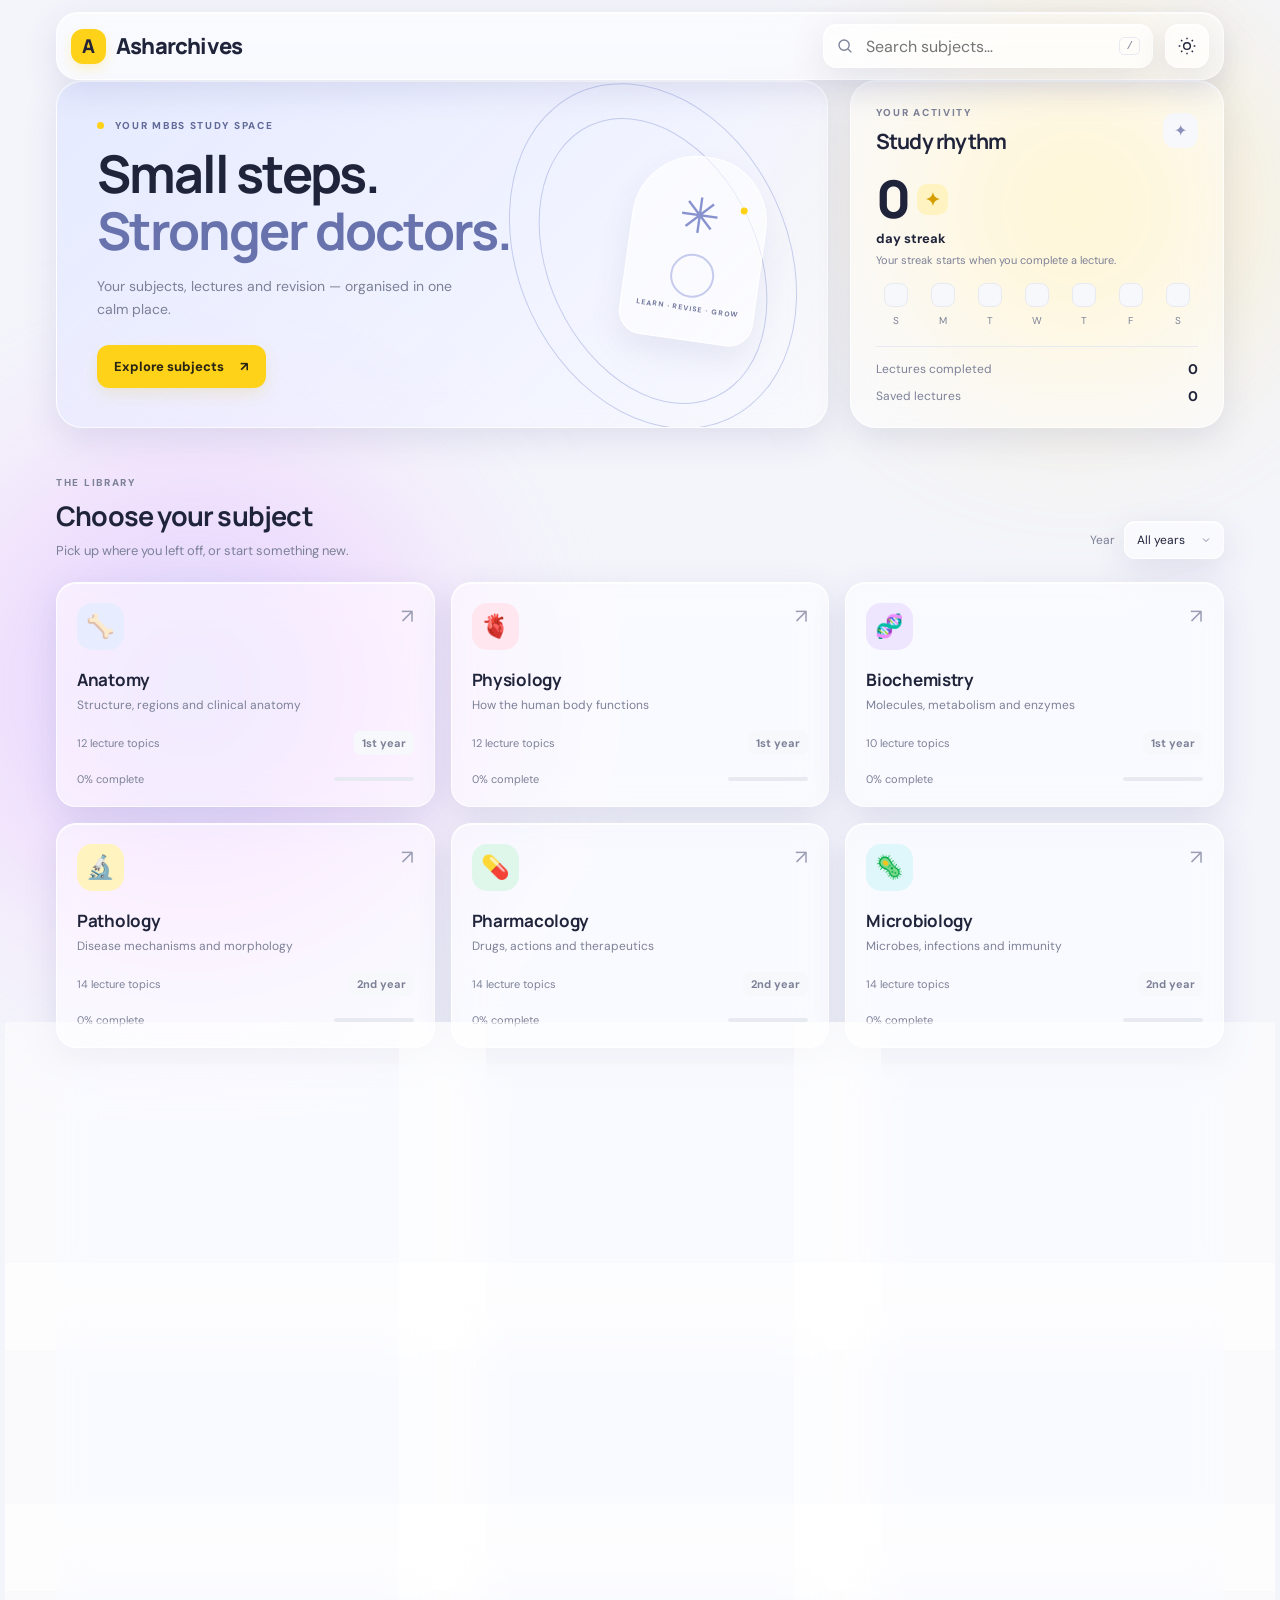
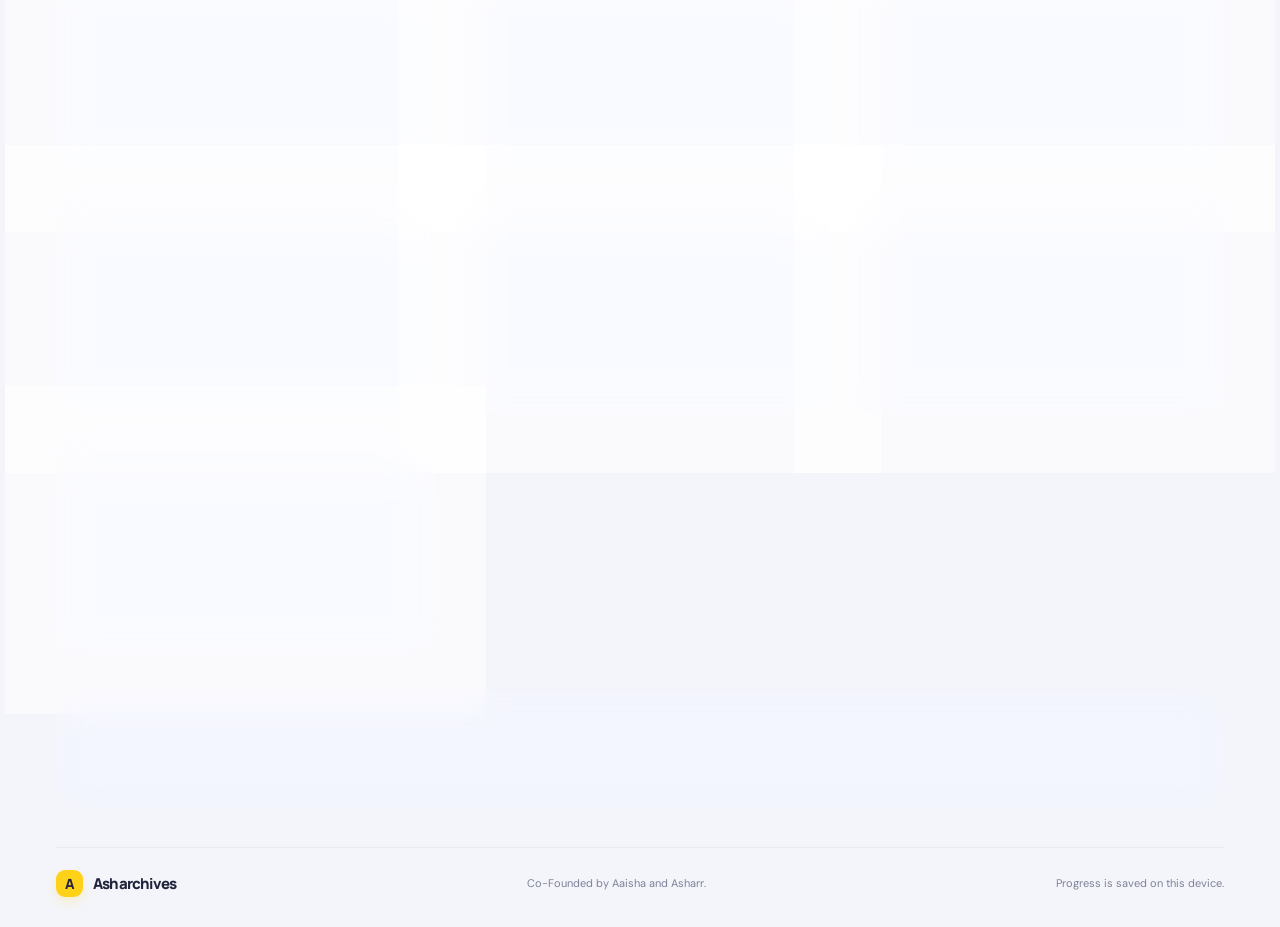
==== commit cb8f49e3: "Update index.html" ====
--- a/index.html
+++ b/index.html
@@ -75,7 +75,7 @@
         <a href="lecture.html?subject=pathology" class="text-link">Open a sample course <span>→</span></a>
       </section>
     </main>
-    <footer class="footer"><a class="brand footer-brand" href="index.html"><span class="brand-mark">A</span><span>Asharchives</span></a><span>FOUNFED by ASHARRR.</span><span class="footer-note">Progress is saved on this device.</span></footer>
+    <footer class="footer"><a class="brand footer-brand" href="index.html"><span class="brand-mark">A</span><span>Asharchives</span></a><span>Co-Founded by Aaisha and Asharr.</span><span class="footer-note">Progress is saved on this device.</span></footer>
   </div>
 </body>
 </html>
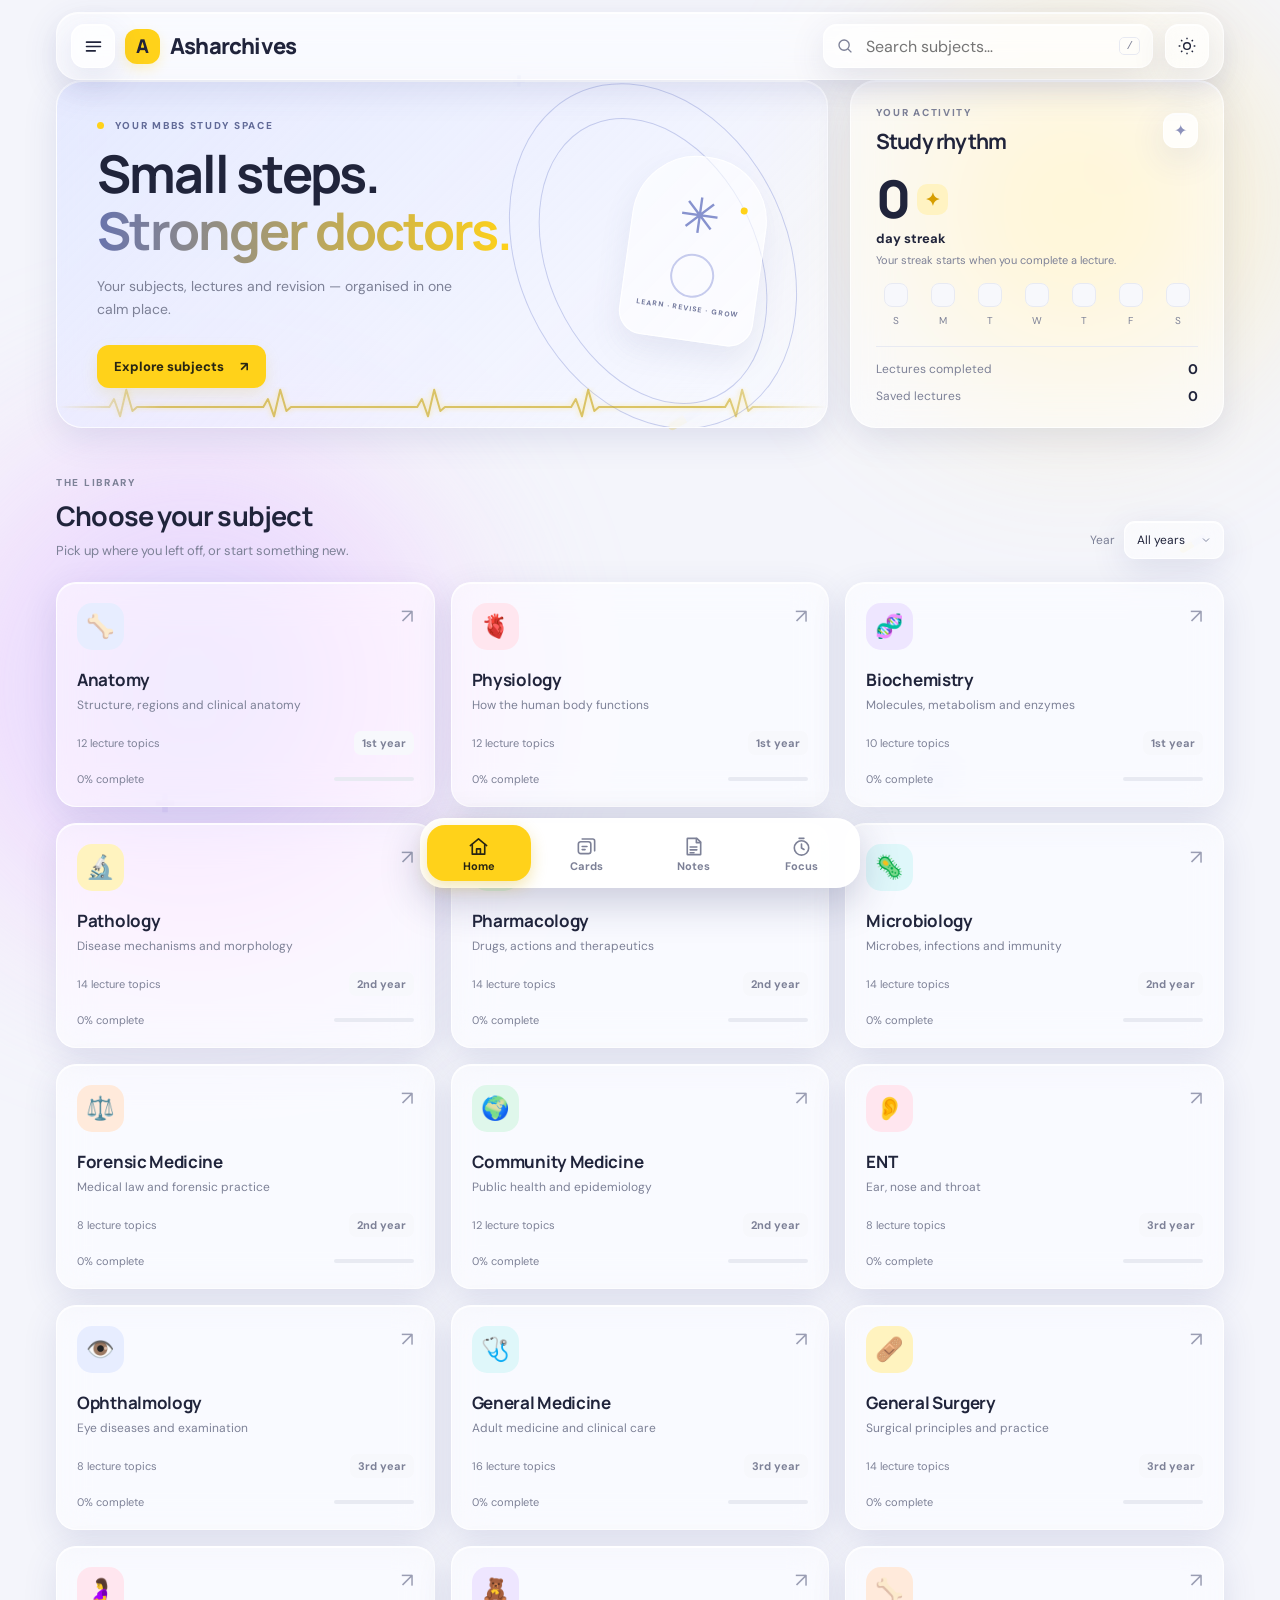
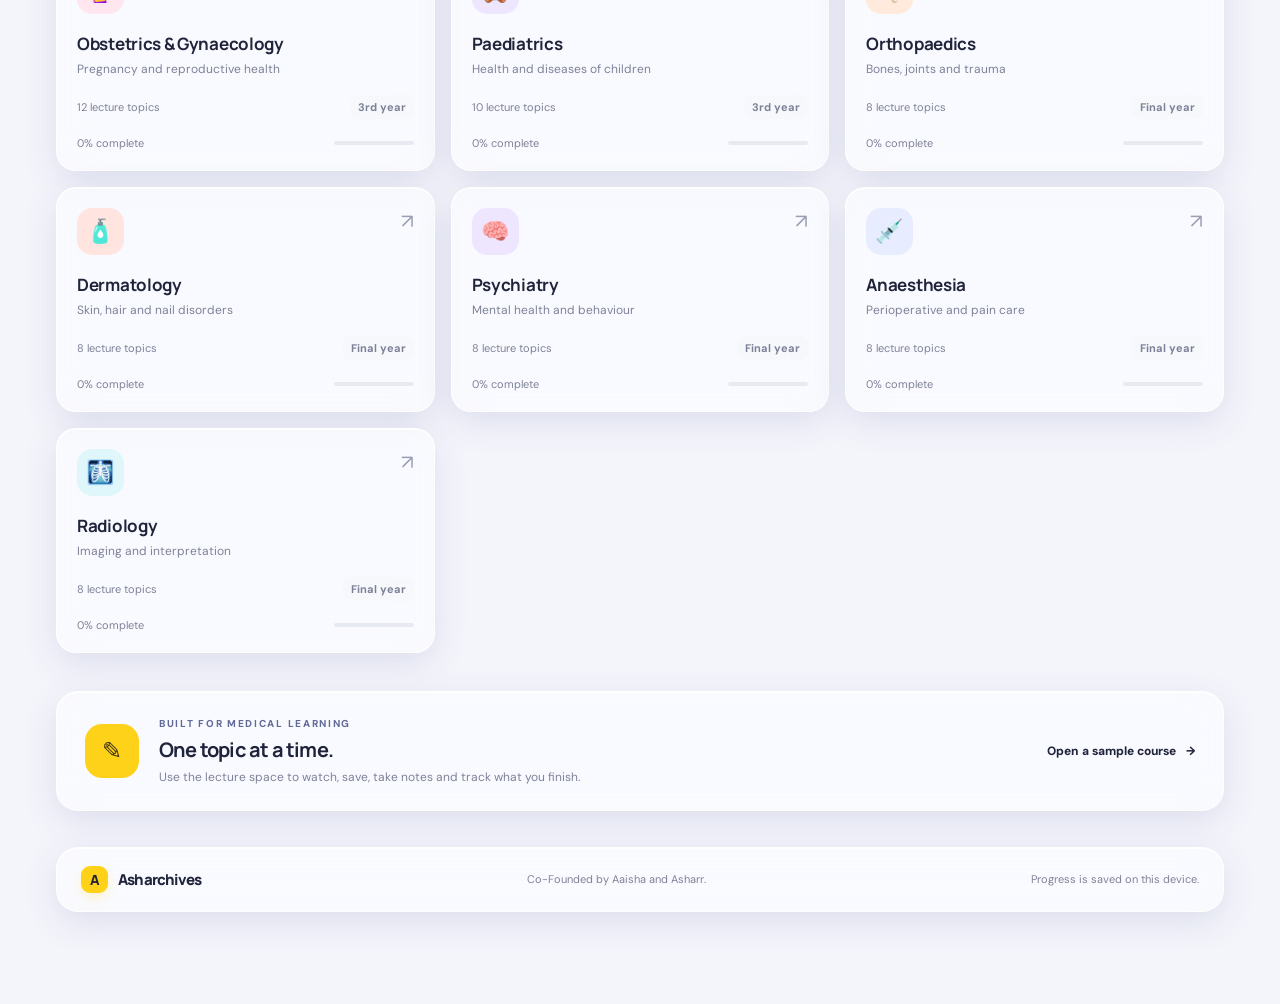
==== commit a0cff7d0: "Add files via upload" ====
--- a/index.html
+++ b/index.html
@@ -2,7 +2,7 @@
 <html lang="en">
 <head>
   <meta charset="UTF-8">
-  <meta name="viewport" content="width=device-width, initial-scale=1">
+  <meta name="viewport" content="width=device-width, initial-scale=1, viewport-fit=cover">
   <meta name="theme-color" content="#f4f5fb">
   <title>Asharchives — Your MBBS learning space</title>
   <link rel="preconnect" href="https://fonts.googleapis.com">
@@ -10,14 +10,21 @@
   <link href="https://fonts.googleapis.com/css2?family=DM+Sans:wght@400;500;600;700&family=Manrope:wght@400;500;600;700;800&display=swap" rel="stylesheet">
   <link rel="stylesheet" href="styles.css">
   <link rel="stylesheet" href="glass.css">
+  <link rel="stylesheet" href="nav.css">
   <script src="app.js" defer></script>
+  <script src="glass.js" defer></script>
+  <script src="subjects.js" defer></script>
+  <script src="nav.js" defer></script>
 </head>
-<body>
+<body data-page="home">
   <div class="app-shell">
     <header class="topbar">
-      <a class="brand" href="index.html" aria-label="Asharchives home">
+      <div class="topbar-left">
+        <button class="icon-button menu-button" type="button" data-menu-toggle aria-label="Open menu" aria-expanded="false" aria-controls="drawer"><svg viewBox="0 0 24 24" aria-hidden="true"><path d="M4 7h16M4 12h16M4 17h10"/></svg></button>
+        <a class="brand" href="index.html" aria-label="Asharchives home">
         <span class="brand-mark">A</span><span>Asharchives</span>
       </a>
+      </div>
       <div class="topbar-actions">
         <label class="searchbox" aria-label="Search subjects">
           <svg viewBox="0 0 24 24" aria-hidden="true"><circle cx="10.8" cy="10.8" r="6.8"></circle><path d="m16 16 4.5 4.5"></path></svg>
@@ -42,6 +49,7 @@
             <div class="orbit orbit-one"></div><div class="orbit orbit-two"></div>
             <div class="anatomy-card"><span class="anatomy-spark">✳</span><span class="anatomy-line"></span><span class="anatomy-dot"></span><span class="anatomy-label">LEARN · REVISE · GROW</span></div>
           </div>
+          <div class="ecg" data-ecg aria-hidden="true"></div>
         </div>
         <aside class="daily-card">
           <div class="card-heading">
--- a/glass.css
+++ b/glass.css
@@ -71,3 +71,97 @@
 
 @media(max-width:560px){:root{--fx:blur(12px) saturate(150%)}.topbar{top:8px;height:60px;margin-top:8px;padding:0 10px}.searchbox:focus-within{left:8px;right:60px;background:var(--glass-hi)}}
 @media(prefers-reduced-motion:reduce){*,*::before,*::after{animation:none!important;transition:none!important}}
+
+/* ================= v2: player fix · deeper glass · MBBS motion ================= */
+:root{--glare:rgba(255,255,255,.55);--glass-deep:rgba(255,255,255,.34)}
+:root[data-theme="dark"]{--glare:rgba(160,170,255,.16);--glass-deep:rgba(20,22,40,.42)}
+
+/* FIX: the browser's [hidden] rule was being overridden by author display rules,
+   so the placeholder covered the player. Hidden must always win. */
+[hidden]{display:none!important}
+
+/* ---- player: every source sits in the same 16:9 box, placeholder sits on top only when empty ---- */
+.video-frame>iframe,.video-frame>video{position:absolute;inset:0;z-index:1;width:100%;height:100%;border:0;background:#0b0d16;object-fit:contain}
+.video-placeholder{z-index:3;padding:18px}
+.video-placeholder p{max-width:360px}
+.link-form{display:flex;gap:8px;width:100%;max-width:440px;margin:6px 0 0}
+.link-form input{flex:1;min-width:0;height:42px;padding:0 13px;border-radius:12px;border:1px solid rgba(255,255,255,.24);background:rgba(255,255,255,.1);color:#fff;font:12px "DM Sans",sans-serif;outline:0;-webkit-backdrop-filter:blur(12px);backdrop-filter:blur(12px);transition:border-color .2s,box-shadow .2s}
+.link-form input::placeholder{color:#c1c7de}
+.link-form input:focus{border-color:var(--accent);box-shadow:0 0 0 3px rgba(255,210,26,.25)}
+.link-form .outline-button{height:42px;white-space:nowrap;background:var(--accent);color:#292613;border-color:transparent}
+.link-error{color:#ffc2c2!important;margin:10px 0 0!important;font-size:11px!important}
+.external-card{position:absolute;inset:0;z-index:2;display:flex;flex-direction:column;align-items:center;justify-content:center;gap:8px;padding:22px;text-align:center;color:#f4f5ff;background:radial-gradient(circle at 50% 20%,#3d4470,#1d2030 70%);-webkit-backdrop-filter:blur(8px);backdrop-filter:blur(8px)}
+.external-card h3{font:700 17px Manrope,sans-serif;margin:10px 0 0}
+.external-card p{max-width:380px;color:#c1c7de;font-size:12px;line-height:1.55;margin:0}
+.external-card .outline-button{display:inline-block;text-decoration:none;margin-top:8px;background:var(--accent);color:#292613;border-color:transparent}
+.video-toolbar{display:flex;justify-content:space-between;align-items:center;flex-wrap:wrap;gap:10px 14px;margin-top:13px;padding:11px 15px;border-radius:16px;border:1px solid var(--glass-edge);background:var(--glass-hi);-webkit-backdrop-filter:var(--fx);backdrop-filter:var(--fx);box-shadow:var(--glass-sh);font-size:11px;color:var(--muted)}
+.toolbar-actions{display:flex;gap:16px;align-items:center;flex-wrap:wrap}
+.video-toolbar a{color:var(--ink);font-weight:700;text-decoration:none;transition:color .2s}
+.video-toolbar a:hover{color:#9a7a00}
+.video-toolbar button{border:0;background:transparent;color:var(--ink);font:700 11px "DM Sans",sans-serif;cursor:pointer;padding:0;transition:color .2s}
+.video-toolbar button:hover{color:#9a7a00}
+.video-frame{animation:rise .6s cubic-bezier(.2,.8,.2,1) backwards}
+
+/* ---- deeper glass on the remaining surfaces ---- */
+.breadcrumbs{display:inline-flex;padding:7px 15px;border-radius:999px;background:var(--glass);border:1px solid var(--glass-edge);-webkit-backdrop-filter:var(--fx);backdrop-filter:var(--fx);box-shadow:var(--glass-sh)}
+.topic-item,.playlist-count,.mini-icon,.week-dot,.lecture-under,.section-title-row{-webkit-backdrop-filter:var(--fx);backdrop-filter:var(--fx)}
+.topic-item{position:relative;overflow:hidden;background:var(--glass);border-color:var(--glass-edge);box-shadow:0 4px 14px rgba(62,72,140,.06)}
+.topic-item.active{background:var(--glass-hi)}
+.playlist-count,.mini-icon{background:var(--glass-hi);border:1px solid var(--glass-edge);box-shadow:var(--glass-sh)}
+.footer{margin-top:16px;padding:18px 24px;border:1px solid var(--glass-edge);border-radius:22px;background:var(--glass);-webkit-backdrop-filter:var(--fx);backdrop-filter:var(--fx);box-shadow:var(--glass-sh)}
+.course-footer{padding-top:19px}
+.lecture-under{background:transparent}
+.notes-card textarea{background:var(--glass-deep)}
+.educator-banner{background:var(--glass)}
+.topic-item.completed .topic-number{background:rgba(223,247,235,.85)}
+
+/* cursor glare: a soft light that follows the pointer across glass */
+.subject-card::after,.hero-card::after,.course-hero::after,.daily-card::after,.topic-item::after,.educator-banner::after{content:"";position:absolute;inset:0;z-index:0;border-radius:inherit;pointer-events:none;opacity:0;transition:opacity .35s;background:radial-gradient(260px circle at var(--mx,50%) var(--my,50%),var(--glare),transparent 62%)}
+.subject-card:hover::after,.hero-card:hover::after,.course-hero:hover::after,.daily-card:hover::after,.topic-item:hover::after,.educator-banner:hover::after{opacity:1}
+.subject-card>*,.topic-item>*,.daily-card>*,.educator-banner>*{position:relative;z-index:1}
+.hero-card>*:not(.hero-decoration):not(.ecg),.course-hero>*:not(.ecg){position:relative}
+
+/* ---- MBBS motifs ---- */
+/* heartbeat on the live dot, double-beat rhythm */
+.eyebrow-dot{animation:beat 1.8s ease-in-out infinite}
+@keyframes beat{0%,100%{transform:scale(1)}12%{transform:scale(1.55)}24%{transform:scale(1)}36%{transform:scale(1.3)}60%{transform:scale(1)}}
+
+.course-art{z-index:2}
+/* ECG strip: draws a heartbeat that scrolls across the hero */
+.ecg{position:absolute;left:0;right:0;bottom:0;height:40px;overflow:hidden;pointer-events:none;z-index:1;opacity:.6;-webkit-mask:linear-gradient(90deg,transparent,#000 14%,#000 86%,transparent);mask:linear-gradient(90deg,transparent,#000 14%,#000 86%,transparent)}
+.ecg-track{display:flex;width:200%;height:100%;animation:ecgScroll 9s linear infinite}
+.ecg-track svg{flex:none;width:50%;height:100%;overflow:visible}
+.ecg-track path{fill:none;stroke:#c9a200;stroke-width:2;stroke-linejoin:round;stroke-linecap:round;filter:drop-shadow(0 0 4px rgba(255,210,26,.7))}
+:root[data-theme="dark"] .ecg-track path{stroke:#ffd21a}
+@keyframes ecgScroll{to{transform:translateX(-50%)}}
+
+/* gradient shimmer on the hero's highlighted words */
+.hero-card h1 span{color:transparent;background:linear-gradient(90deg,#6873ad,#ffd21a,#9aa6e6,#6873ad);background-size:300% 100%;-webkit-background-clip:text;background-clip:text;animation:textShimmer 7s linear infinite}
+@keyframes textShimmer{to{background-position:-300% 0}}
+
+/* floating crosses and capsules behind the page */
+.med-bg{position:fixed;inset:0;z-index:-1;pointer-events:none;overflow:hidden}
+.med-bg>span{position:absolute;width:var(--s);height:var(--s);opacity:.22;animation:floatMed var(--d,10s) ease-in-out infinite alternate}
+.med-bg .cross svg{width:100%;height:100%;fill:#8d97d6}
+.med-bg .pill{height:calc(var(--s)*.5);width:calc(var(--s)*2.1);border-radius:999px;background:linear-gradient(90deg,#ffd21a 0 50%,#b9c4ff 50% 100%);transform:rotate(-30deg);box-shadow:inset 0 1px 0 rgba(255,255,255,.6)}
+:root[data-theme="dark"] .med-bg .cross svg{fill:#5f6ab3}
+@keyframes floatMed{from{transform:translate(0,0) rotate(0)}to{transform:translate(18px,-26px) rotate(40deg)}}
+
+/* entrance motion for lists, pills and the stats card */
+.activity-stat strong{animation:pop .6s .4s cubic-bezier(.2,.8,.2,1) backwards}
+.playlist-count{animation:pop .5s .25s backwards}
+.topic-number{transition:transform .25s,background .25s}
+.topic-item:hover .topic-number{transform:scale(1.08) rotate(-4deg)}
+.complete-button{position:relative;overflow:hidden}
+.complete-button::after{content:"";position:absolute;inset:0;background:linear-gradient(115deg,transparent 35%,rgba(255,255,255,.55) 50%,transparent 65%);transform:translateX(-120%);transition:transform .7s ease}
+.complete-button:hover::after{transform:translateX(120%)}
+.primary-button{position:relative;overflow:hidden}
+.primary-button::before{content:"";position:absolute;inset:0;background:linear-gradient(115deg,transparent 35%,rgba(255,255,255,.5) 50%,transparent 65%);transform:translateX(-120%);transition:transform .7s ease;pointer-events:none}
+.primary-button:hover::before{transform:translateX(120%)}
+
+@media(max-width:560px){.breadcrumbs{display:flex;padding:6px 12px}.video-toolbar{font-size:10px}.ecg{height:30px}
+.video-placeholder{padding:12px}.video-placeholder>*{flex-shrink:0}.video-placeholder .play-bubble{width:40px;height:40px;font-size:15px;border-radius:14px}
+.video-placeholder h3{margin:8px 0 0;font-size:14px}.video-placeholder>p:not(.link-error){display:none}
+.link-form{margin-top:10px;gap:6px}.link-form input{flex:1 1 auto;height:38px;padding:0 10px;font-size:11px}.link-form .outline-button{height:38px;padding:0 12px}
+.external-card{padding:14px}.external-card p{display:none}}
+@media(prefers-reduced-motion:reduce){.med-bg,.ecg{display:none}}
--- a/nav.css
+++ b/nav.css
@@ -0,0 +1,72 @@
+/* Asharchives — sidebar, hamburger, bottom tab bar, toast.
+   Uses the colour/glass variables from styles.css + glass.css. Load after glass.css. */
+
+:root{--dock-bg:rgba(255,255,255,.93)}
+:root[data-theme="dark"]{--dock-bg:rgba(30,33,52,.94)}
+.icon-button:focus-visible,.back-link:focus-visible,.brand:focus-visible{outline:2px solid var(--accent);outline-offset:2px}
+
+/* ---------- hamburger in the topbar ---------- */
+.topbar-left{display:flex;align-items:center;gap:10px;min-width:0}
+.menu-button svg{width:21px;fill:none;stroke:currentColor;stroke-width:1.8;stroke-linecap:round}
+.menu-button:hover svg{transform:none}
+
+/* ---------- drawer ---------- */
+html.nav-open{overflow:hidden}
+.nav-overlay{position:fixed;inset:0;z-index:90;background:rgba(18,20,38,.42);-webkit-backdrop-filter:blur(3px);backdrop-filter:blur(3px);opacity:0;visibility:hidden;transition:opacity .25s,visibility 0s .25s}
+html.nav-open .nav-overlay{opacity:1;visibility:visible;transition:opacity .25s}
+.drawer{position:fixed;z-index:100;top:0;bottom:0;left:0;width:min(86vw,320px);display:flex;flex-direction:column;padding:18px 16px calc(16px + env(safe-area-inset-bottom,0px));
+  background:var(--glass-hi);-webkit-backdrop-filter:blur(26px) saturate(170%);backdrop-filter:blur(26px) saturate(170%);
+  border-right:1px solid var(--glass-edge);box-shadow:18px 0 50px rgba(20,24,60,.22);
+  transform:translateX(-102%);visibility:hidden;transition:transform .32s cubic-bezier(.2,.8,.2,1),visibility 0s .32s;overflow-y:auto;overscroll-behavior:contain}
+html.nav-open .drawer{transform:none;visibility:visible;transition:transform .32s cubic-bezier(.2,.8,.2,1)}
+.drawer-head{display:flex;align-items:center;justify-content:space-between;gap:12px;padding:2px 2px 18px}
+.drawer-head .icon-button svg{width:19px}
+.drawer-nav{display:flex;flex-direction:column;gap:4px}
+.drawer-label{margin:16px 10px 6px;font-size:12px;font-weight:700;color:var(--muted)}
+.drawer-label:first-child{margin-top:4px}
+.drawer-link{display:flex;align-items:center;gap:13px;min-height:48px;padding:0 12px;border-radius:14px;font-size:15px;font-weight:600;color:var(--ink);border:1px solid transparent;transition:background .18s,border-color .18s}
+.drawer-link svg{width:22px;height:22px;flex-shrink:0;fill:none;stroke:currentColor;stroke-width:1.7;stroke-linecap:round;stroke-linejoin:round;color:var(--muted)}
+.drawer-link:hover{background:var(--glass)}
+.drawer-link.is-active{background:var(--glass);border-color:rgba(255,210,26,.65);box-shadow:inset 3px 0 0 var(--accent)}
+.drawer-link.is-active svg{color:var(--ink)}
+.drawer-link:focus-visible,.dock-tab:focus-visible,.drawer-theme:focus-visible{outline:2px solid var(--accent);outline-offset:2px}
+.badge{margin-left:auto;min-width:24px;padding:3px 8px;border-radius:999px;background:var(--accent);color:var(--accent-ink);font-size:11px;font-weight:800;font-style:normal;text-align:center}
+.badge.live{font-variant-numeric:tabular-nums}
+.drawer-foot{margin-top:auto;padding-top:20px}
+.drawer-today{display:grid;grid-template-columns:repeat(3,1fr);gap:8px;padding:14px 8px;border-radius:16px;background:var(--glass);border:1px solid var(--glass-edge)}
+.drawer-today div{display:flex;flex-direction:column;align-items:center;gap:3px;text-align:center}
+.drawer-today strong{font:800 20px Manrope,sans-serif;letter-spacing:-.5px}
+.drawer-today span{font-size:11px;color:var(--muted)}
+.drawer-theme{display:flex;align-items:center;gap:12px;width:100%;margin-top:10px;min-height:46px;padding:0 12px;border:1px solid var(--glass-edge);border-radius:14px;background:var(--glass);color:var(--ink);font-size:14px;font-weight:600;cursor:pointer}
+.drawer-theme svg{width:20px;fill:none;stroke:currentColor;stroke-width:1.7}
+.drawer-theme .sun-icon,.drawer-theme .moon-icon{display:none}
+.drawer-theme .sun-icon{display:grid}
+:root[data-theme="dark"] .drawer-theme .sun-icon{display:none}
+:root[data-theme="dark"] .drawer-theme .moon-icon{display:grid}
+.drawer-note{margin:12px 4px 0;font-size:11px;color:var(--muted)}
+
+/* ---------- bottom tab bar ---------- */
+.dock{position:fixed;z-index:60;left:50%;bottom:calc(12px + env(safe-area-inset-bottom,0px));transform:translateX(-50%);width:min(calc(100% - 24px),440px);display:grid;grid-template-columns:repeat(4,1fr);gap:4px;padding:6px;
+  border-radius:24px;background:var(--dock-bg);border:1px solid var(--glass-edge);-webkit-backdrop-filter:blur(22px) saturate(170%);backdrop-filter:blur(22px) saturate(170%);box-shadow:0 14px 40px rgba(30,36,90,.22),inset 0 1px 0 rgba(255,255,255,.5)}
+.dock-tab{position:relative;display:flex;flex-direction:column;align-items:center;justify-content:center;gap:3px;min-height:56px;border-radius:18px;color:var(--muted);font-size:11px;font-weight:700;transition:background .2s,color .2s}
+.dock-tab svg{width:23px;height:23px;fill:none;stroke:currentColor;stroke-width:1.7;stroke-linecap:round;stroke-linejoin:round}
+.dock-tab:hover{color:var(--ink)}
+.dock-tab.is-active{background:var(--accent);color:var(--accent-ink);box-shadow:0 6px 16px rgba(217,176,0,.3)}
+.dock-label{font-variant-numeric:tabular-nums;line-height:1}
+.dock-tab.is-live::after,.dock-tab.is-paused::after{content:"";position:absolute;top:8px;right:calc(50% - 20px);width:8px;height:8px;border-radius:50%;background:#e5484d;box-shadow:0 0 0 2px var(--dock-bg);animation:beat 1.8s ease-in-out infinite}
+.dock-tab.is-paused::after{background:var(--muted);animation:none}
+.dock-tab.is-live:not(.is-active){color:var(--ink)}
+body.has-dock .app-shell{padding-bottom:calc(92px + env(safe-area-inset-bottom,0px))}
+
+/* ---------- toast ---------- */
+.toast{position:fixed;z-index:120;left:50%;bottom:calc(98px + env(safe-area-inset-bottom,0px));transform:translate(-50%,16px);display:flex;align-items:center;gap:14px;max-width:min(calc(100% - 28px),420px);padding:12px 16px;border-radius:16px;
+  background:#1f2236;color:#f4f5ff;font-size:13px;font-weight:600;line-height:1.4;box-shadow:0 16px 40px rgba(10,12,30,.35);opacity:0;pointer-events:none;transition:opacity .22s,transform .22s}
+.toast.show{opacity:1;transform:translate(-50%,0);pointer-events:auto}
+.toast button{border:0;background:transparent;color:var(--accent);font:800 13px "DM Sans",sans-serif;cursor:pointer;padding:4px 2px}
+
+@media(max-width:560px){
+  .topbar-left{gap:8px}
+  .dock{bottom:calc(8px + env(safe-area-inset-bottom,0px));width:calc(100% - 16px)}
+  .toast{bottom:calc(90px + env(safe-area-inset-bottom,0px))}
+}
+@media(prefers-reduced-motion:reduce){.drawer,.nav-overlay,.toast{transition:none!important}}
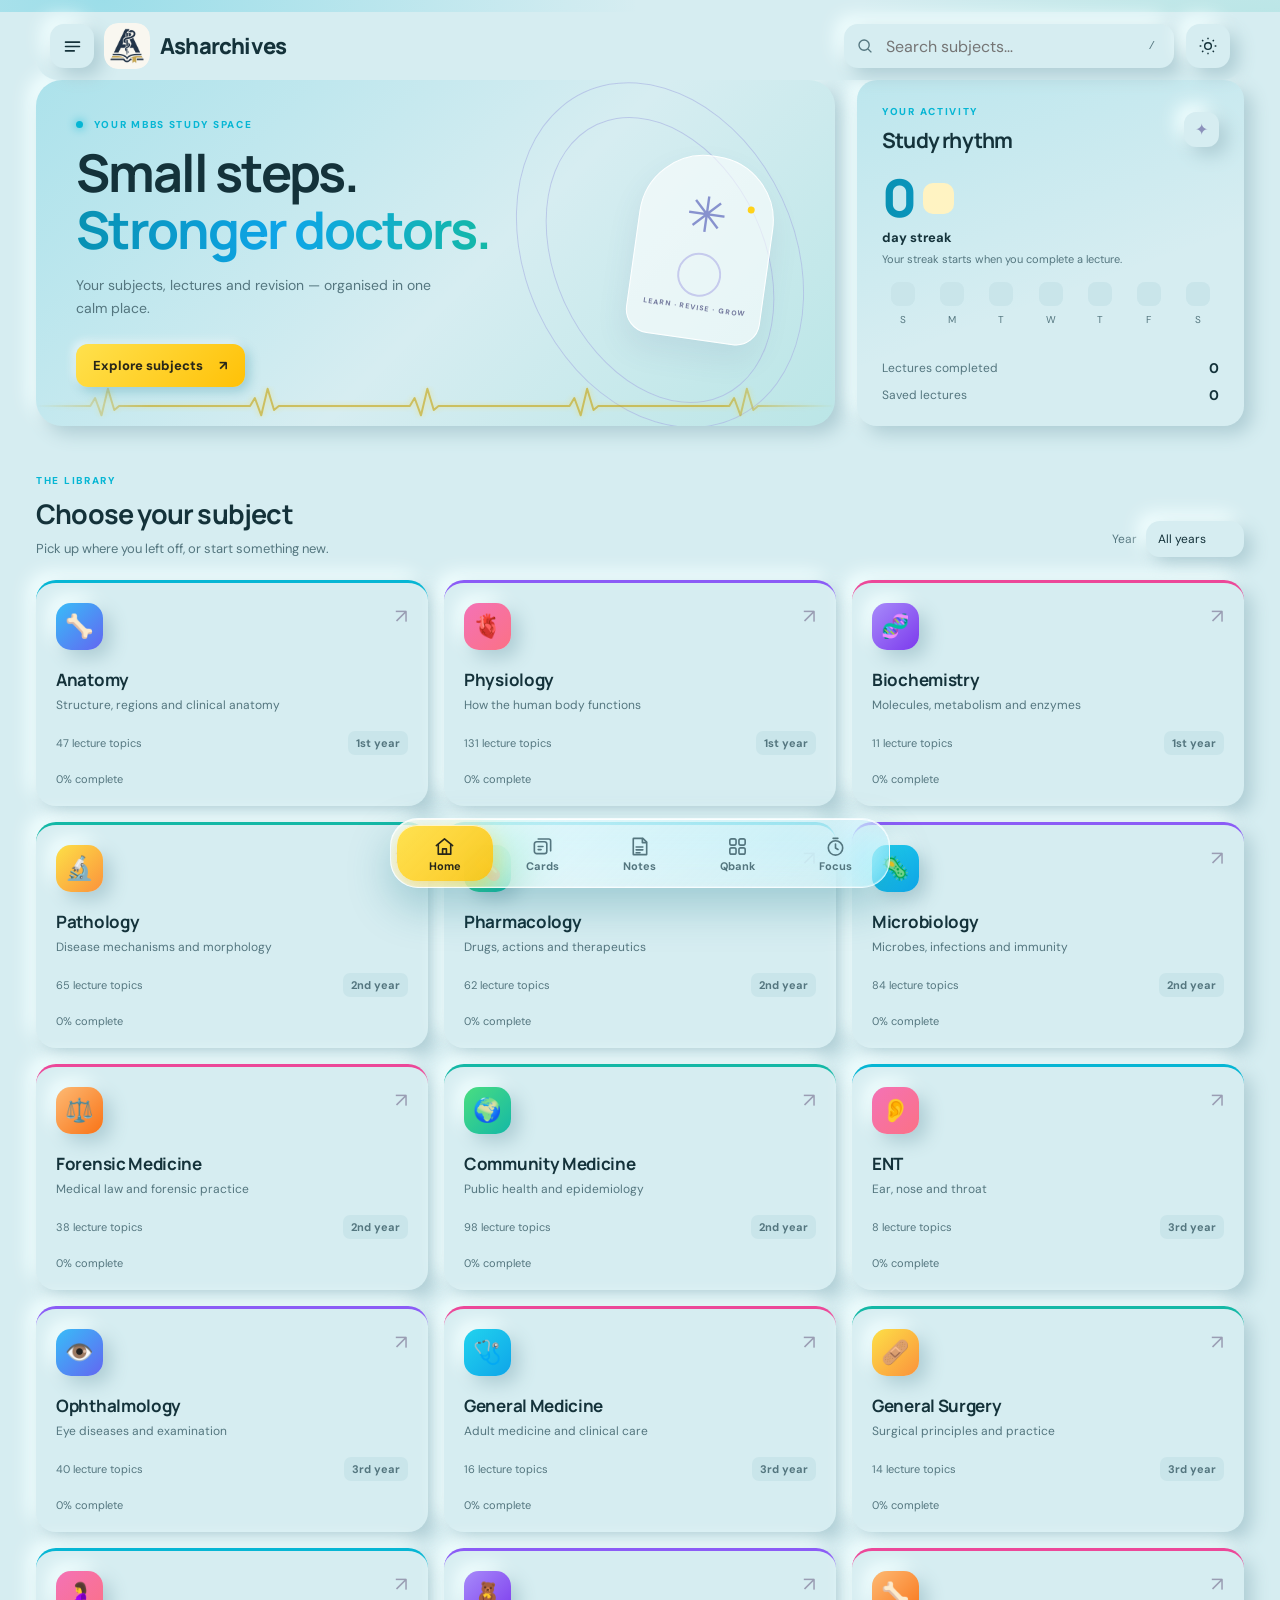
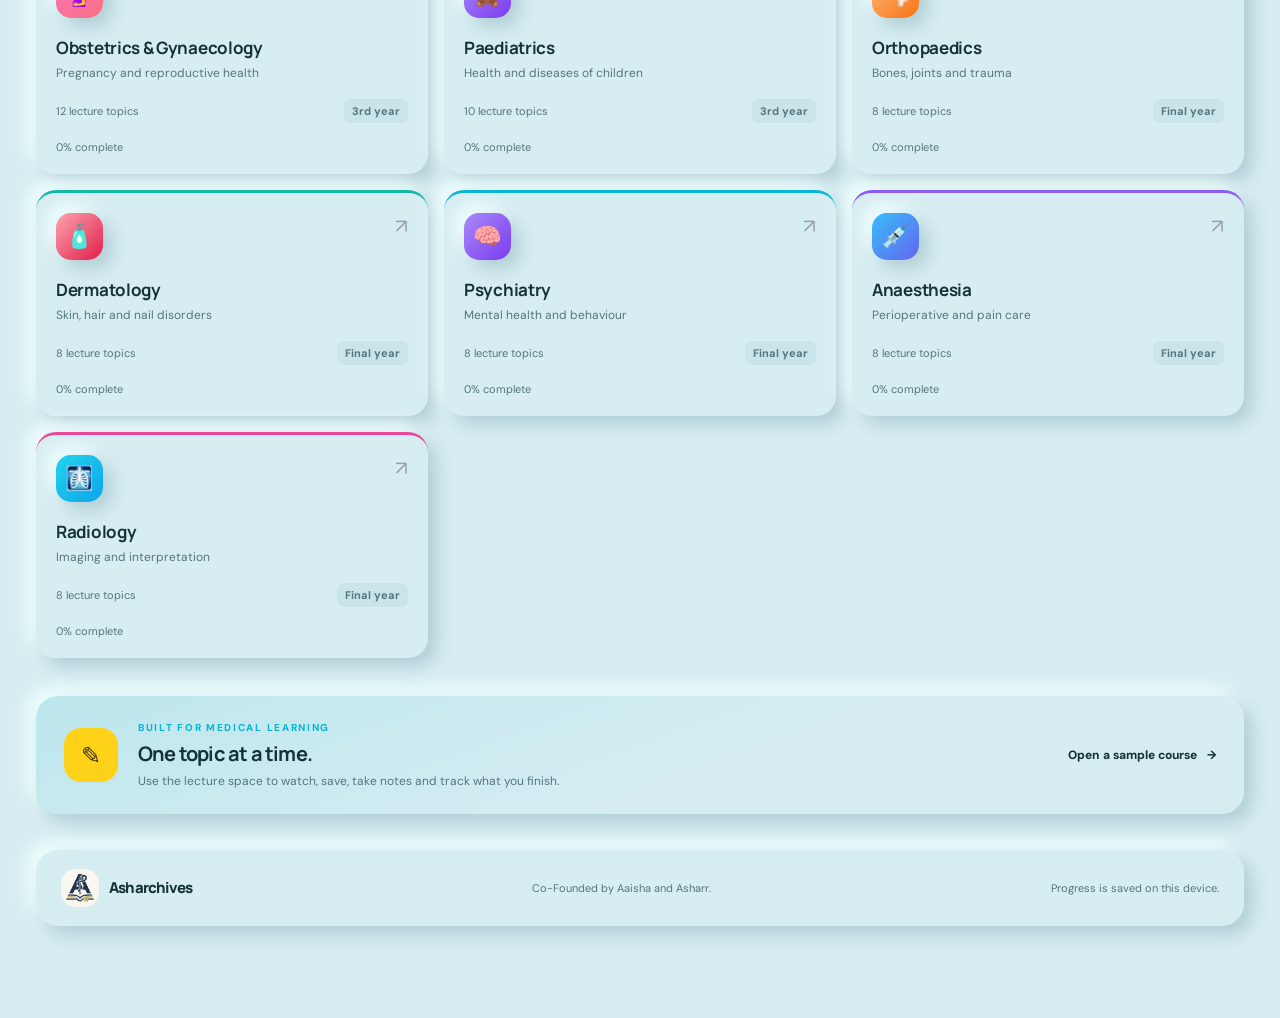
==== commit 0bb05942: "Add files via upload" ====
--- a/index.html
+++ b/index.html
@@ -8,13 +8,20 @@
   <link rel="preconnect" href="https://fonts.googleapis.com">
   <link rel="preconnect" href="https://fonts.gstatic.com" crossorigin>
   <link href="https://fonts.googleapis.com/css2?family=DM+Sans:wght@400;500;600;700&family=Manrope:wght@400;500;600;700;800&display=swap" rel="stylesheet">
+    <link rel="icon" href="favicon-32.png" type="image/png">
+  <link rel="apple-touch-icon" href="apple-touch-icon.png">
   <link rel="stylesheet" href="styles.css">
   <link rel="stylesheet" href="glass.css">
   <link rel="stylesheet" href="nav.css">
+  <script src="videos.js" defer></script>
   <script src="app.js" defer></script>
   <script src="glass.js" defer></script>
   <script src="subjects.js" defer></script>
   <script src="nav.js" defer></script>
+  <link rel="stylesheet" href="neumorphism.css">
+  <link rel="stylesheet" href="anim.css">
+  <link rel="stylesheet" href="theme.css">
+  <script src="anim.js" defer></script>
 </head>
 <body data-page="home">
   <div class="app-shell">
@@ -22,7 +29,7 @@
       <div class="topbar-left">
         <button class="icon-button menu-button" type="button" data-menu-toggle aria-label="Open menu" aria-expanded="false" aria-controls="drawer"><svg viewBox="0 0 24 24" aria-hidden="true"><path d="M4 7h16M4 12h16M4 17h10"/></svg></button>
         <a class="brand" href="index.html" aria-label="Asharchives home">
-        <span class="brand-mark">A</span><span>Asharchives</span>
+        <span class="brand-mark"><img src="logo-256.png" alt="" width="40" height="40"></span><span>Asharchives</span>
       </a>
       </div>
       <div class="topbar-actions">
@@ -83,7 +90,7 @@
         <a href="lecture.html?subject=pathology" class="text-link">Open a sample course <span>→</span></a>
       </section>
     </main>
-    <footer class="footer"><a class="brand footer-brand" href="index.html"><span class="brand-mark">A</span><span>Asharchives</span></a><span>Co-Founded by Aaisha and Asharr.</span><span class="footer-note">Progress is saved on this device.</span></footer>
+    <footer class="footer"><a class="brand footer-brand" href="index.html"><span class="brand-mark"><img src="logo-256.png" alt="" width="40" height="40"></span><span>Asharchives</span></a><span>Co-Founded by Aaisha and Asharr.</span><span class="footer-note">Progress is saved on this device.</span></footer>
   </div>
 </body>
 </html>
--- a/neumorphism.css
+++ b/neumorphism.css
@@ -0,0 +1,48 @@
+
+/* AshArchives — full neumorphic redesign. This layer replaces the previous glassmorphism look. */
+:root{
+ color-scheme:light;
+ --bg:#e8e9ed; --surface:#e8e9ed; --surface-2:#e1e2e7; --ink:#24262d; --muted:#777b85;
+ --line:transparent; --accent:#ffd21a; --accent-ink:#282719; --blue:#e8e9ed; --lav:#e8e9ed;
+ --shadow:8px 8px 18px #c7c8cc,-8px -8px 18px #ffffff;
+ --neo-shadow:8px 8px 18px #c7c8cc,-8px -8px 18px #ffffff;
+ --neo-inset:inset 5px 5px 10px #c7c8cc,inset -5px -5px 10px #ffffff;
+ --glass:var(--surface); --glass-hi:var(--surface); --glass-edge:transparent;
+ --glass-sh:var(--neo-shadow); --fx:none; --hero:var(--surface); --b1:transparent;--b2:transparent;--b3:transparent;
+ --radius:20px;
+}
+:root[data-theme="dark"]{
+ color-scheme:dark;--bg:#24262b;--surface:#24262b;--surface-2:#202227;--ink:#f0f1f4;--muted:#a3a6af;
+ --line:transparent;--accent:#ffd21a;--accent-ink:#292613;--blue:#24262b;--lav:#24262b;
+ --shadow:8px 8px 18px #1b1c20,-8px -8px 18px #2d3036;
+ --neo-shadow:8px 8px 18px #1b1c20,-8px -8px 18px #2d3036;
+ --neo-inset:inset 5px 5px 10px #1b1c20,inset -5px -5px 10px #2d3036;
+ --glass:var(--surface);--glass-hi:var(--surface);--glass-edge:transparent;--glass-sh:var(--neo-shadow);--hero:var(--surface);
+}
+html,body{background:var(--bg)!important;color:var(--ink)}
+body{background-image:none!important}
+body::before,body::after{display:none!important;content:none!important}
+.app-shell{max-width:1320px}
+.topbar{background:var(--bg)!important;border:0!important;box-shadow:none!important;backdrop-filter:none!important;-webkit-backdrop-filter:none!important}
+.brand-mark{border-radius:12px;background:var(--surface)!important;box-shadow:var(--neo-shadow)!important;color:var(--ink)}
+.searchbox,.icon-button,.save-button,.playlist-search,.year-select-wrap select,.subject-card,.daily-card,.educator-banner,.notes-card,.playlist-card,.back-link,.topic-item,.panel,.page-head,.head-stats div,.seg,.course-hero,.hero-card,.drawer,.drawer-head,.topic-card,.stat-card,.feature-card{
+ background:var(--surface)!important;border:0!important;box-shadow:var(--neo-shadow)!important;backdrop-filter:none!important;-webkit-backdrop-filter:none!important;
+}
+.hero-card,.course-hero,.page-head{background:var(--surface)!important}
+.hero-card{border-radius:26px}
+.subject-card,.daily-card,.notes-card,.playlist-card,.panel,.feature-card{border-radius:20px}
+.searchbox,.icon-button,.save-button,.playlist-search,.year-select-wrap select,.back-link{border-radius:14px}
+input,textarea,select,.notes-card textarea,.searchbox input{background:var(--surface)!important;color:var(--ink)!important;border-color:transparent!important}
+input:focus,textarea:focus,select:focus,.searchbox:focus-within{outline:none!important;box-shadow:var(--neo-inset)!important}
+button,.btn,.chip,.flip,.icon-sm{transition:transform .18s ease,box-shadow .18s ease,background .18s ease}
+.icon-button:hover,.subject-card:hover,.daily-card:hover,.playlist-card:hover,.back-link:hover,.btn:hover,.chip:hover{transform:translateY(-2px)}
+.icon-button:active,.btn:active,.chip:active,.flip:active{box-shadow:var(--neo-inset)!important;transform:translateY(0)}
+.seg button[aria-selected="true"],.seg button[aria-pressed="true"],.btn-primary,.primary-button{background:var(--accent)!important;color:var(--accent-ink)!important;border:0!important;box-shadow:4px 4px 10px #c7c8cc,-4px -4px 10px #fff!important}
+:root[data-theme="dark"] .seg button[aria-selected="true"],:root[data-theme="dark"] .seg button[aria-pressed="true"],:root[data-theme="dark"] .btn-primary,:root[data-theme="dark"] .primary-button{box-shadow:4px 4px 10px #1b1c20,-4px -4px 10px #2d3036!important}
+.drawer{border:0!important}
+.drawer-link.is-active{background:var(--surface)!important;box-shadow:var(--neo-inset)!important;border:0!important}
+.nav-overlay{backdrop-filter:none!important}
+.topic-number,.eyebrow-dot{box-shadow:var(--neo-shadow)}
+:root[data-theme="dark"] .save-button.is-saved{background:#514719!important}
+@media(max-width:700px){.app-shell{padding-left:18px;padding-right:18px}.hero-card,.page-head{padding:25px 22px}.topbar{height:76px}.welcome-grid{gap:16px}}
+@media(prefers-reduced-motion:reduce){*,*::before,*::after{animation-duration:.01ms!important;transition-duration:.01ms!important;scroll-behavior:auto!important}}
--- a/anim.css
+++ b/anim.css
@@ -0,0 +1,20 @@
+/* Asharchives motion layer */
+@keyframes ashUp{from{opacity:0;transform:translateY(18px) scale(.98)}to{opacity:1;transform:none}}
+@keyframes ashFloat{50%{transform:translateY(-8px)}}
+@keyframes ashPulse{50%{box-shadow:0 0 0 8px rgba(255,210,26,.18)}}
+.topbar{animation:ashUp .5s ease both}
+.hero-card,.daily-card,.page-head,.course-hero,.educator-banner{animation:ashUp .6s cubic-bezier(.2,.8,.2,1) both}
+.daily-card{animation-delay:.1s}
+.reveal{opacity:0;transform:translateY(18px);transition:opacity .55s ease,transform .55s cubic-bezier(.2,.8,.2,1);transition-delay:calc(var(--i,0)*45ms)}
+.reveal.in{opacity:1;transform:none}
+.subject-card,.notes-card,.playlist-card,.topic-item,.qb-card{transition:transform .25s ease,box-shadow .25s ease}
+.subject-card:hover{transform:translateY(-6px)}
+.subject-icon{transition:transform .3s ease}.subject-card:hover .subject-icon{transform:scale(1.15) rotate(-6deg)}
+.subject-arrow{transition:transform .25s ease}.subject-card:hover .subject-arrow{transform:translate(3px,-3px)}
+.progress-track span{transition:width .9s cubic-bezier(.2,.8,.2,1)}
+.anatomy-card,.orbit{animation:ashFloat 6s ease-in-out infinite}.orbit-two{animation-delay:-3s}
+.primary-button{animation:ashPulse 3s ease-in-out infinite}
+.week-dot.active{animation:ashUp .4s ease both}
+.dock-tab{transition:transform .2s ease}.dock-tab:active{transform:scale(.9)}
+body>main,.app-shell>main{animation:ashUp .45s ease both}
+@media (prefers-reduced-motion:reduce){*,*::before,*::after{animation:none!important;transition:none!important}.reveal{opacity:1;transform:none}}
--- a/theme.css
+++ b/theme.css
@@ -0,0 +1,77 @@
+/* Asharchives colour layer: cyan-tinted light mode, vivid aurora dark mode */
+:root{
+ --bg:#d6edf1;--surface:#d6edf1;--surface-2:#c9e5ea;--ink:#14323a;--muted:#54767f;
+ --neo-shadow:8px 8px 18px #aecdd4,-8px -8px 18px #f3ffff;--shadow:var(--neo-shadow);
+ --neo-inset:inset 5px 5px 10px #aecdd4,inset -5px -5px 10px #f3ffff;
+ --c1:#06b6d4;--c2:#0ea5e9;--c3:#14b8a6;--c4:#8b5cf6;--c5:#ec4899;
+}
+:root[data-theme="dark"]{
+ --bg:#15162a;--surface:#1c1e38;--surface-2:#181a31;--ink:#eef0ff;--muted:#a6abd4;
+ --neo-shadow:8px 8px 20px #0e0f1e,-6px -6px 16px #272a4d;--shadow:var(--neo-shadow);
+ --neo-inset:inset 5px 5px 10px #0e0f1e,inset -4px -4px 9px #272a4d;
+ --c1:#22d3ee;--c2:#818cf8;--c3:#34d399;--c4:#c084fc;--c5:#f472b6;
+}
+html,body{background:var(--bg)!important;background-attachment:fixed!important}
+html{background-image:radial-gradient(60% 45% at 8% 0%,rgba(6,182,212,.28),transparent 70%),radial-gradient(50% 40% at 100% 10%,rgba(20,184,166,.20),transparent 70%),radial-gradient(60% 50% at 50% 100%,rgba(14,165,233,.18),transparent 70%)!important;background-attachment:fixed!important}
+:root[data-theme="dark"] html,html[data-theme="dark"]{background-image:radial-gradient(55% 45% at 5% 0%,rgba(124,58,237,.38),transparent 70%),radial-gradient(50% 45% at 100% 8%,rgba(236,72,153,.28),transparent 70%),radial-gradient(55% 50% at 20% 100%,rgba(34,211,238,.24),transparent 70%),radial-gradient(45% 40% at 100% 100%,rgba(52,211,153,.18),transparent 70%)!important}
+/* tinted cards */
+.hero-card{background-image:linear-gradient(135deg,rgba(6,182,212,.20),rgba(255,255,255,0) 55%,rgba(20,184,166,.14))!important}
+.daily-card,.educator-banner,.page-head,.course-hero{background-image:linear-gradient(160deg,rgba(6,182,212,.12),transparent 60%)!important}
+html[data-theme="dark"] .hero-card{background-image:linear-gradient(135deg,rgba(139,92,246,.34),rgba(28,30,56,0) 52%,rgba(236,72,153,.24))!important}
+html[data-theme="dark"] .daily-card{background-image:linear-gradient(160deg,rgba(34,211,238,.18),transparent 60%)!important}
+html[data-theme="dark"] .educator-banner,html[data-theme="dark"] .page-head,html[data-theme="dark"] .course-hero{background-image:linear-gradient(150deg,rgba(192,132,252,.22),transparent 55%,rgba(244,114,182,.14))!important}
+/* headline + accents */
+.hero-card h1 span,.page-head h1,.streak-number{background:linear-gradient(90deg,var(--c1),var(--c4),var(--c5));-webkit-background-clip:text;background-clip:text;color:transparent!important;-webkit-text-fill-color:transparent}
+:root:not([data-theme="dark"]) .hero-card h1 span,:root:not([data-theme="dark"]) .page-head h1,:root:not([data-theme="dark"]) .streak-number{background-image:linear-gradient(90deg,#0891b2,#0ea5e9,#14b8a6)}
+.eyebrow{color:var(--c1)!important}.eyebrow-dot{background:var(--c1)!important;box-shadow:0 0 10px var(--c1)}
+.brand-mark{background:linear-gradient(135deg,var(--c1),var(--c4))!important;color:#fff!important}
+.progress-track span,.qb-bar-track i{background:linear-gradient(90deg,var(--c1),var(--c4),var(--c5))!important}
+.week-dot.active{background:linear-gradient(135deg,var(--c1),var(--c3))!important;color:#fff!important}
+.drawer-link.is-active,.dock-tab.is-active{color:var(--c1)!important}
+.subject-card{border-top:3px solid var(--c1)!important}
+.subject-card:nth-child(4n+2){border-top-color:var(--c4)!important}.subject-card:nth-child(4n+3){border-top-color:var(--c5)!important}.subject-card:nth-child(4n){border-top-color:var(--c3)!important}
+html[data-theme="dark"] .subject-card:hover,html[data-theme="dark"] .playlist-card:hover{box-shadow:var(--neo-shadow),0 0 28px rgba(129,140,248,.35)!important}
+/* subject icons: vivid chips */
+.subject-icon{box-shadow:var(--neo-shadow)!important}
+.subject-icon.blue{background:linear-gradient(135deg,#38bdf8,#6366f1)!important}.subject-icon.pink{background:linear-gradient(135deg,#f472b6,#fb7185)!important}
+.subject-icon.purple{background:linear-gradient(135deg,#a78bfa,#7c3aed)!important}.subject-icon.yellow{background:linear-gradient(135deg,#fde047,#fb923c)!important}
+.subject-icon.green{background:linear-gradient(135deg,#4ade80,#14b8a6)!important}.subject-icon.cyan{background:linear-gradient(135deg,#22d3ee,#0ea5e9)!important}
+.subject-icon.orange{background:linear-gradient(135deg,#fdba74,#f97316)!important}.subject-icon.rose{background:linear-gradient(135deg,#fda4af,#e11d48)!important}
+/* buttons keep yellow but glow */
+.primary-button,.btn-primary{background:linear-gradient(135deg,#ffe14d,#ffc107)!important;box-shadow:4px 4px 12px rgba(6,120,140,.28),-3px -3px 9px rgba(255,255,255,.7)!important}
+html[data-theme="dark"] .primary-button,html[data-theme="dark"] .btn-primary{box-shadow:0 6px 22px rgba(255,210,26,.35),-3px -3px 9px #272a4d!important}
+.qb-opt.right{outline-color:var(--c3)}
+/* top bar: scrolls with the page */
+.topbar{position:relative!important;top:auto!important}
+/* bottom dock: 5 tabs, aligned, liquid glass */
+.dock{grid-template-columns:repeat(5,minmax(0,1fr))!important;width:min(calc(100% - 24px),500px)!important;left:50%!important;padding:6px!important;gap:2px!important;overflow:hidden;border-radius:28px!important;
+ background:linear-gradient(135deg,rgba(255,255,255,.62),rgba(214,237,241,.32))!important;
+ -webkit-backdrop-filter:blur(26px) saturate(190%)!important;backdrop-filter:blur(26px) saturate(190%)!important;
+ border:1px solid rgba(255,255,255,.7)!important;
+ box-shadow:0 18px 44px rgba(6,110,130,.28),inset 0 1px 0 rgba(255,255,255,.9),inset 0 -1px 0 rgba(255,255,255,.25)!important;
+ animation:dockIn .8s cubic-bezier(.2,.9,.25,1.12) both}
+html[data-theme="dark"] .dock{background:linear-gradient(135deg,rgba(60,64,120,.55),rgba(28,30,56,.4))!important;border-color:rgba(255,255,255,.16)!important;
+ box-shadow:0 18px 44px rgba(0,0,0,.5),0 0 34px rgba(139,92,246,.25),inset 0 1px 0 rgba(255,255,255,.22),inset 0 -1px 0 rgba(255,255,255,.05)!important}
+.dock::before{content:"";position:absolute;inset:0;z-index:0;pointer-events:none;border-radius:inherit;
+ background:linear-gradient(110deg,transparent 35%,rgba(255,255,255,.45) 50%,transparent 65%);transform:translateX(-120%);animation:dockSheen 7s ease-in-out 1.2s infinite}
+.dock-tab{z-index:1;min-width:0}
+.dock-tab.is-active{background:transparent!important;box-shadow:none!important;color:var(--accent-ink)!important}
+.dock-tab svg{transition:transform .35s cubic-bezier(.34,1.56,.64,1)}
+.dock-tab:hover svg,.dock-tab:focus-visible svg{transform:translateY(-3px) scale(1.12)}
+.dock-tab.is-active svg{animation:dockPop .6s cubic-bezier(.34,1.56,.64,1) .5s both}
+.dock-ind{position:absolute;z-index:0;top:6px;bottom:6px;left:0;width:0;border-radius:20px;pointer-events:none;
+ background:linear-gradient(135deg,rgba(255,225,77,.98),rgba(255,193,7,.88));
+ box-shadow:0 8px 22px rgba(255,193,7,.45),inset 0 1px 0 rgba(255,255,255,.7);
+ transition:transform .5s cubic-bezier(.34,1.45,.64,1),width .5s cubic-bezier(.34,1.45,.64,1)}
+@keyframes dockIn{from{opacity:0;transform:translateX(-50%) translateY(46px) scale(.88)}to{opacity:1;transform:translateX(-50%)}}
+@keyframes dockSheen{0%,55%{transform:translateX(-120%)}85%,100%{transform:translateX(120%)}}
+@keyframes dockPop{0%{transform:scale(.6) rotate(-12deg)}100%{transform:none}}
+@media(max-width:560px){.dock{width:calc(100% - 16px)!important}.dock-tab{font-size:10px}}
+@media (prefers-reduced-motion:reduce){.dock::before{display:none}.dock-ind{transition:none}}
+
+/* logo image in brand mark */
+.brand-mark{background:none!important;box-shadow:none!important;padding:0!important;overflow:hidden}
+.brand-mark img{width:100%;height:100%;display:block;border-radius:inherit}
+.brand-mark{width:46px!important;height:46px!important;border-radius:14px!important}
+.footer-brand .brand-mark{width:38px!important;height:38px!important}
+@media(max-width:560px){.brand-mark{width:40px!important;height:40px!important;border-radius:12px!important}}
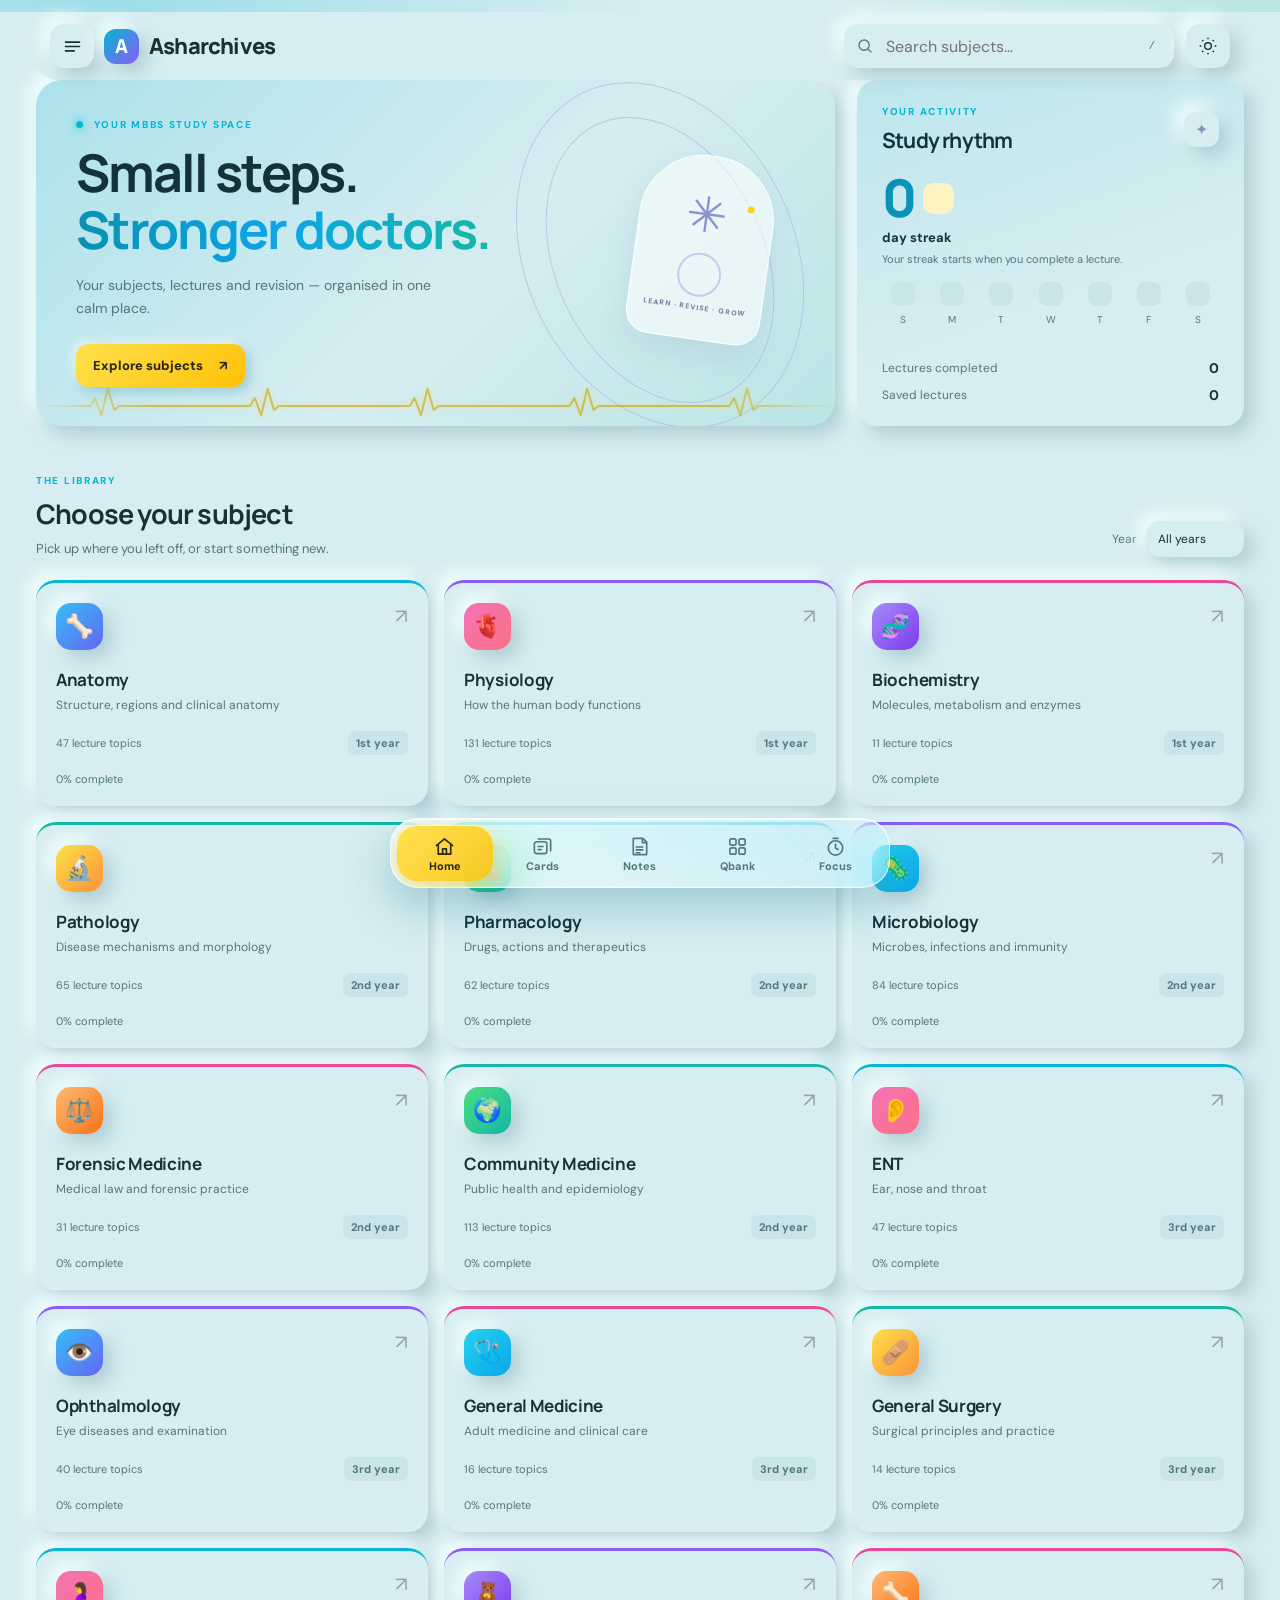
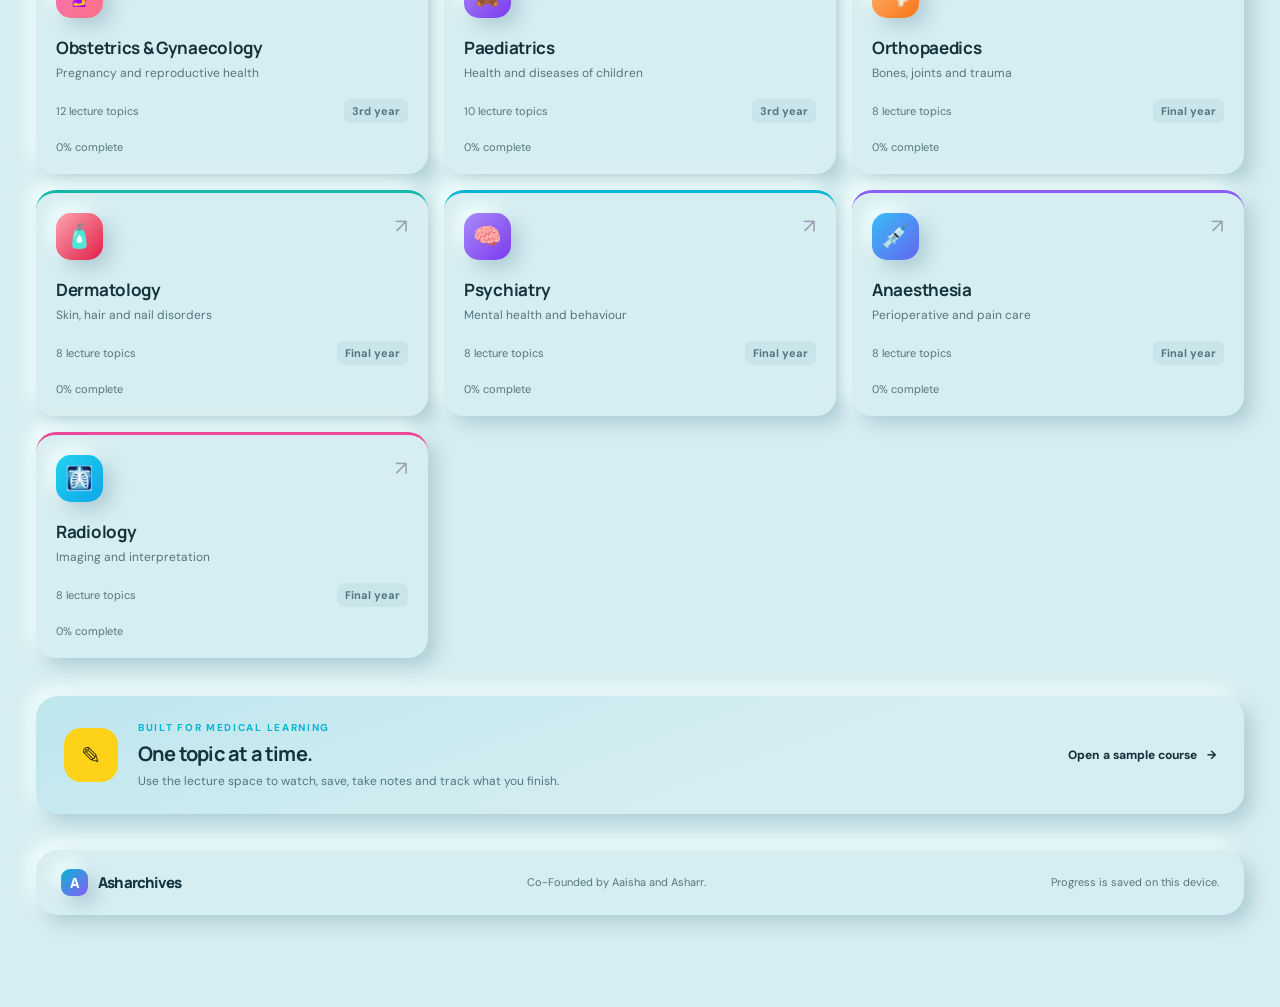
==== commit 1b97162c: "Add files via upload" ====
--- a/index.html
+++ b/index.html
@@ -21,7 +21,9 @@
   <link rel="stylesheet" href="neumorphism.css">
   <link rel="stylesheet" href="anim.css">
   <link rel="stylesheet" href="theme.css">
+  <link rel="stylesheet" href="pyq-day.css">
   <script src="anim.js" defer></script>
+  <script src="pyq-day.js" defer></script>
 </head>
 <body data-page="home">
   <div class="app-shell">
@@ -29,7 +31,7 @@
       <div class="topbar-left">
         <button class="icon-button menu-button" type="button" data-menu-toggle aria-label="Open menu" aria-expanded="false" aria-controls="drawer"><svg viewBox="0 0 24 24" aria-hidden="true"><path d="M4 7h16M4 12h16M4 17h10"/></svg></button>
         <a class="brand" href="index.html" aria-label="Asharchives home">
-        <span class="brand-mark"><img src="logo-256.png" alt="" width="40" height="40"></span><span>Asharchives</span>
+        <span class="brand-mark">A</span><span>Asharchives</span>
       </a>
       </div>
       <div class="topbar-actions">
@@ -73,6 +75,8 @@
         </aside>
       </section>
 
+      <section class="pd-card" id="pyqDay" aria-label="PYQ of the day"></section>
+
       <section class="section-block" id="subjects">
         <div class="section-heading">
           <div><p class="eyebrow muted-eyebrow">THE LIBRARY</p><h2>Choose your subject</h2><p class="section-subtitle">Pick up where you left off, or start something new.</p></div>
@@ -90,7 +94,7 @@
         <a href="lecture.html?subject=pathology" class="text-link">Open a sample course <span>→</span></a>
       </section>
     </main>
-    <footer class="footer"><a class="brand footer-brand" href="index.html"><span class="brand-mark"><img src="logo-256.png" alt="" width="40" height="40"></span><span>Asharchives</span></a><span>Co-Founded by Aaisha and Asharr.</span><span class="footer-note">Progress is saved on this device.</span></footer>
+    <footer class="footer"><a class="brand footer-brand" href="index.html"><span class="brand-mark">A</span><span>Asharchives</span></a><span>Co-Founded by Aaisha and Asharr.</span><span class="footer-note">Progress is saved on this device.</span></footer>
   </div>
 </body>
 </html>
--- a/theme.css
+++ b/theme.css
@@ -68,10 +68,3 @@
 @keyframes dockPop{0%{transform:scale(.6) rotate(-12deg)}100%{transform:none}}
 @media(max-width:560px){.dock{width:calc(100% - 16px)!important}.dock-tab{font-size:10px}}
 @media (prefers-reduced-motion:reduce){.dock::before{display:none}.dock-ind{transition:none}}
-
-/* logo image in brand mark */
-.brand-mark{background:none!important;box-shadow:none!important;padding:0!important;overflow:hidden}
-.brand-mark img{width:100%;height:100%;display:block;border-radius:inherit}
-.brand-mark{width:46px!important;height:46px!important;border-radius:14px!important}
-.footer-brand .brand-mark{width:38px!important;height:38px!important}
-@media(max-width:560px){.brand-mark{width:40px!important;height:40px!important;border-radius:12px!important}}
--- a/pyq-day.css
+++ b/pyq-day.css
@@ -0,0 +1,49 @@
+/* PYQ of the day card — matches the cyan/violet neumorphic + glass theme */
+.pd-card{margin:26px 0 8px;padding:26px;border-radius:26px;display:grid;gap:14px;position:relative;overflow:hidden;background:var(--surface);box-shadow:var(--neo-shadow);border:1px solid var(--glass-edge,transparent);animation:ashUp .6s .1s cubic-bezier(.2,.8,.2,1) both}
+.pd-card::before{content:"";position:absolute;inset:0 0 auto 0;height:4px;background:linear-gradient(90deg,var(--c1),var(--c4),var(--c5))}
+.pd-card[hidden]{display:none}
+.pd-head{display:flex;justify-content:space-between;align-items:flex-start;gap:14px}
+.pd-head h2{margin:2px 0 0;font:800 clamp(22px,3vw,28px) Manrope,sans-serif;letter-spacing:-.8px;background:linear-gradient(90deg,var(--c1),var(--c4),var(--c5));-webkit-background-clip:text;background-clip:text;-webkit-text-fill-color:transparent}
+.pd-another{flex:none;display:inline-flex;align-items:center;gap:7px;min-height:42px;padding:9px 16px;border:1px solid transparent;border-radius:14px;cursor:pointer;font:700 13px Manrope,sans-serif;color:var(--ink);background:var(--surface);box-shadow:var(--neo-shadow);transition:transform .2s,box-shadow .2s,color .2s}
+.pd-another span{display:inline-block;transition:transform .45s}
+.pd-another:hover{transform:translateY(-2px);color:var(--c1)}.pd-another:hover span{transform:rotate(180deg)}
+.pd-another:active{box-shadow:var(--neo-inset)}
+.pd-another:focus-visible,.pd-opt:focus-visible,.pd-link:focus-visible{outline:2px solid var(--c1);outline-offset:2px}
+.pd-tags{display:flex;flex-wrap:wrap;gap:8px}
+.pd-tag{font:700 11px Manrope,sans-serif;letter-spacing:.05em;padding:6px 13px;border-radius:99px;color:var(--c1);box-shadow:var(--neo-inset)}
+.pd-tag-src{color:var(--muted)}
+.pd-q{font:800 clamp(17px,2.4vw,21px)/1.5 Manrope,sans-serif;letter-spacing:-.3px;color:var(--ink);white-space:pre-line;overflow-wrap:anywhere}
+.pd-img{max-width:100%;height:auto;border-radius:16px;display:block;box-shadow:var(--neo-shadow)}
+.pd-opts{display:grid;gap:12px;grid-template-columns:repeat(2,minmax(0,1fr))}
+.pd-opt{position:relative;display:grid;grid-template-columns:auto 1fr auto;align-items:center;gap:13px;width:100%;text-align:left;padding:13px 15px;border-radius:18px;border:1px solid transparent;font:500 15px/1.45 "DM Sans",sans-serif;color:var(--ink);cursor:pointer;background:var(--surface);box-shadow:var(--neo-shadow);animation:pdRise .45s cubic-bezier(.2,.8,.2,1) var(--d,0ms) both;transition:transform .2s,box-shadow .2s,border-color .2s,background .25s}
+.pd-let{display:grid;place-items:center;width:32px;height:32px;border-radius:10px;font:800 13px Manrope,sans-serif;color:var(--c1);box-shadow:var(--neo-inset);transition:background .25s,color .25s,transform .25s}
+.pd-ot{white-space:pre-line;overflow-wrap:anywhere}
+.pd-mark{width:24px;height:24px;border-radius:50%;display:grid;place-items:center;font-weight:800;font-size:13px;color:#fff;opacity:0;transform:scale(.3)}
+.pd-opt:hover:not(:disabled){transform:translateY(-3px);border-color:rgba(6,182,212,.5)}
+.pd-opt:hover:not(:disabled) .pd-let{background:linear-gradient(135deg,var(--c1),var(--c4));color:#fff;transform:rotate(-6deg) scale(1.06)}
+.pd-opt:active:not(:disabled){transform:none;box-shadow:var(--neo-inset)}
+.pd-opt:disabled{cursor:default}.pd-opt:disabled:not(.right):not(.wrong){opacity:.55}
+.pd-opt.right,.pd-opt.wrong{opacity:1!important}
+.pd-opt.right{border-color:var(--c3);background:linear-gradient(135deg,rgba(20,184,166,.22),transparent 70%),var(--surface);animation:pdPulse .6s}
+.pd-opt.wrong{border-color:#ef5b5b;background:linear-gradient(135deg,rgba(239,91,91,.2),transparent 70%),var(--surface);animation:pdShake .4s}
+.pd-opt.right .pd-let{background:var(--c3);color:#fff}.pd-opt.wrong .pd-let{background:#ef5b5b;color:#fff}
+.pd-opt.right .pd-mark,.pd-opt.wrong .pd-mark{animation:pdPop .45s cubic-bezier(.3,1.6,.5,1) forwards}
+.pd-opt.right .pd-mark{background:var(--c3)}.pd-opt.right .pd-mark::before{content:"✓"}
+.pd-opt.wrong .pd-mark{background:#ef5b5b}.pd-opt.wrong .pd-mark::before{content:"✕"}
+.pd-exp{padding:15px 17px;border-radius:18px;box-shadow:var(--neo-inset);border-left:4px solid var(--c3);line-height:1.6;font-size:14.5px;white-space:pre-line;overflow-wrap:anywhere;animation:pdRise .4s both}
+.pd-exp.is-wrong{border-left-color:#ef5b5b}
+.pd-exp b{display:block;margin-bottom:4px;font:800 11px Manrope,sans-serif;letter-spacing:.12em;text-transform:uppercase;color:var(--c3)}
+.pd-exp.is-wrong b{color:#ef5b5b}
+.pd-link{font:700 13px Manrope,sans-serif;color:var(--c1);text-decoration:none;justify-self:start}
+.pd-more{transition:transform .2s}.pd-more:hover{transform:translateX(4px)}
+.pd-skel{display:grid;gap:12px}
+.pd-skel i{display:block;height:46px;border-radius:16px;box-shadow:var(--neo-inset);position:relative;overflow:hidden}
+.pd-skel i:first-child{height:22px;width:55%}
+.pd-skel i::after{content:"";position:absolute;inset:0;background:linear-gradient(100deg,transparent,rgba(255,255,255,.35),transparent);transform:translateX(-100%);animation:pdSheen 1.4s infinite}
+@keyframes pdRise{from{opacity:0;transform:translateY(12px)}to{opacity:1;transform:none}}
+@keyframes pdShake{20%{transform:translateX(-7px)}45%{transform:translateX(6px)}70%{transform:translateX(-3px)}}
+@keyframes pdPulse{40%{transform:scale(1.025)}}
+@keyframes pdPop{from{opacity:0;transform:scale(.3)}to{opacity:1;transform:scale(1)}}
+@keyframes pdSheen{to{transform:translateX(100%)}}
+@media(max-width:700px){.pd-card{padding:20px 16px;border-radius:22px}.pd-opts{grid-template-columns:1fr}.pd-opt{padding:12px 13px;gap:12px}.pd-mark{position:absolute;right:10px;top:10px;width:22px;height:22px;font-size:12px}}
+@media(prefers-reduced-motion:reduce){.pd-card,.pd-opt,.pd-exp,.pd-skel i::after{animation:none!important}.pd-another span{transition:none}}
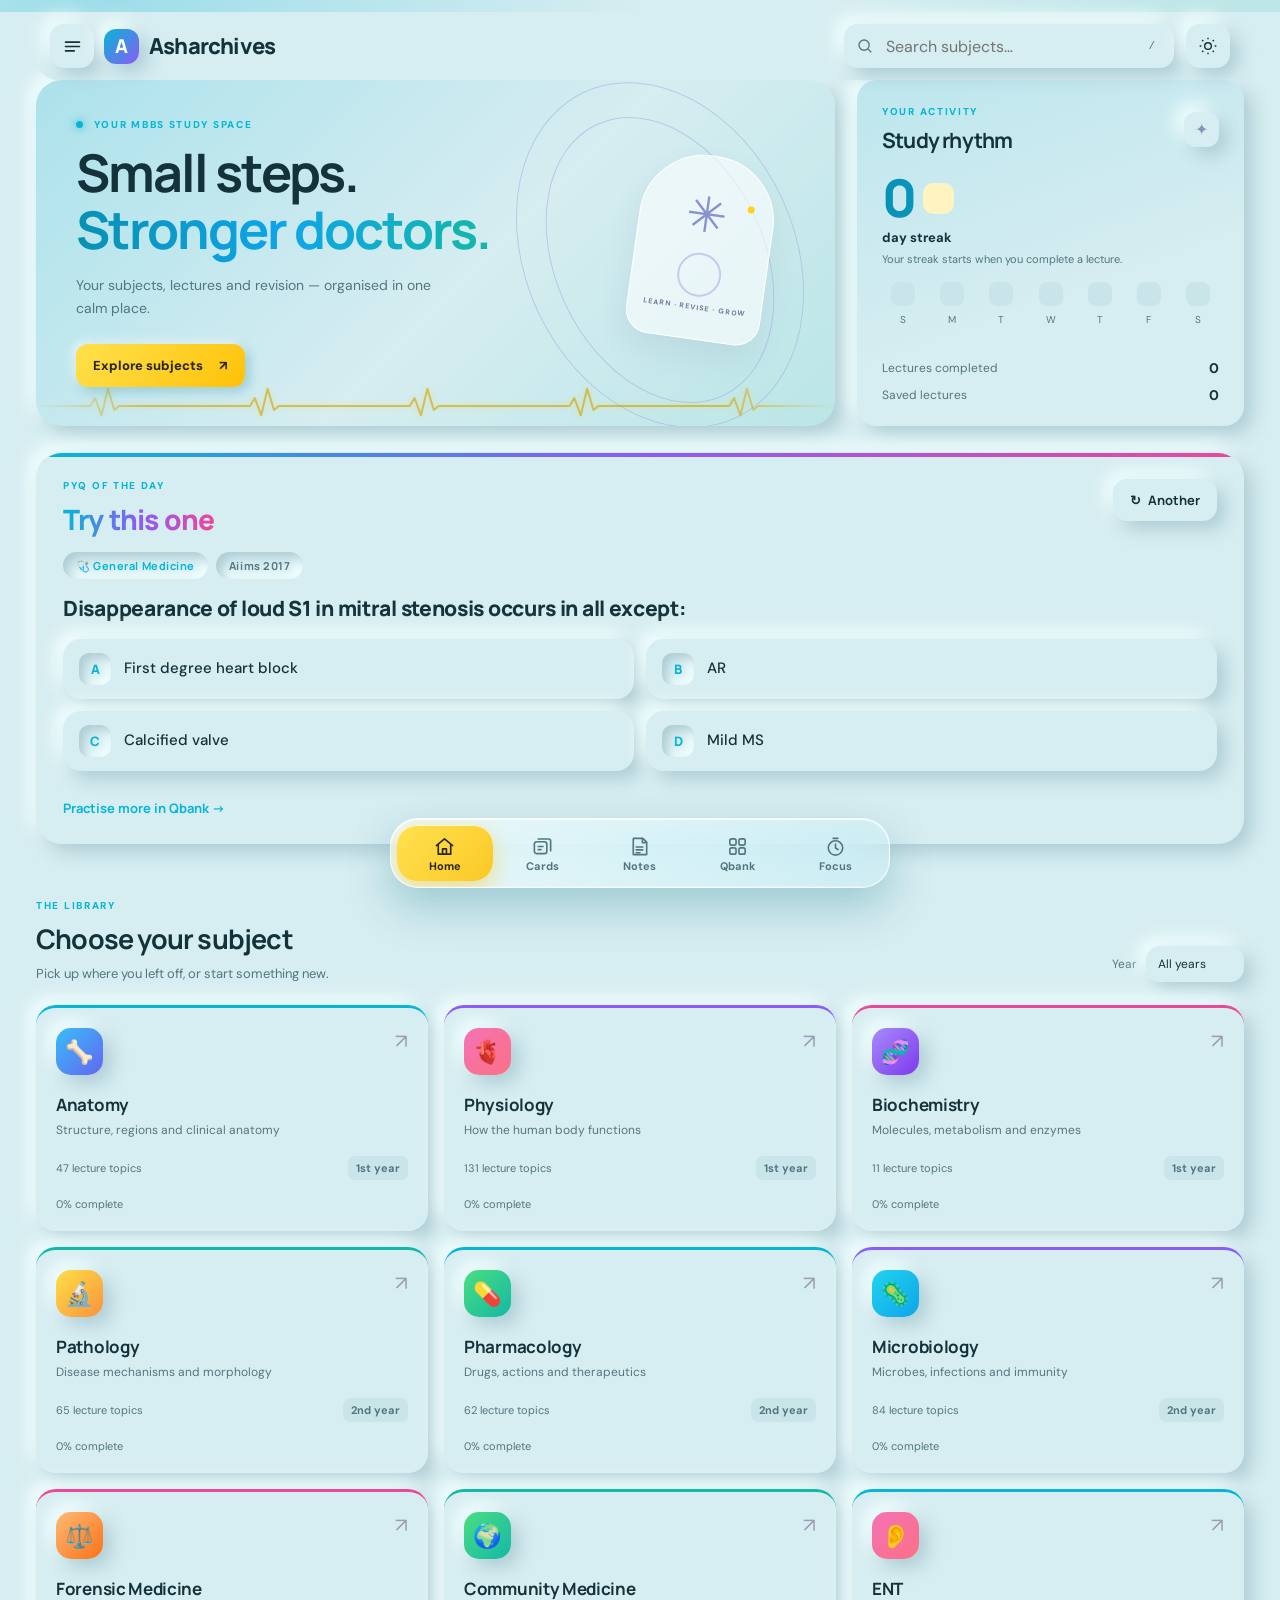
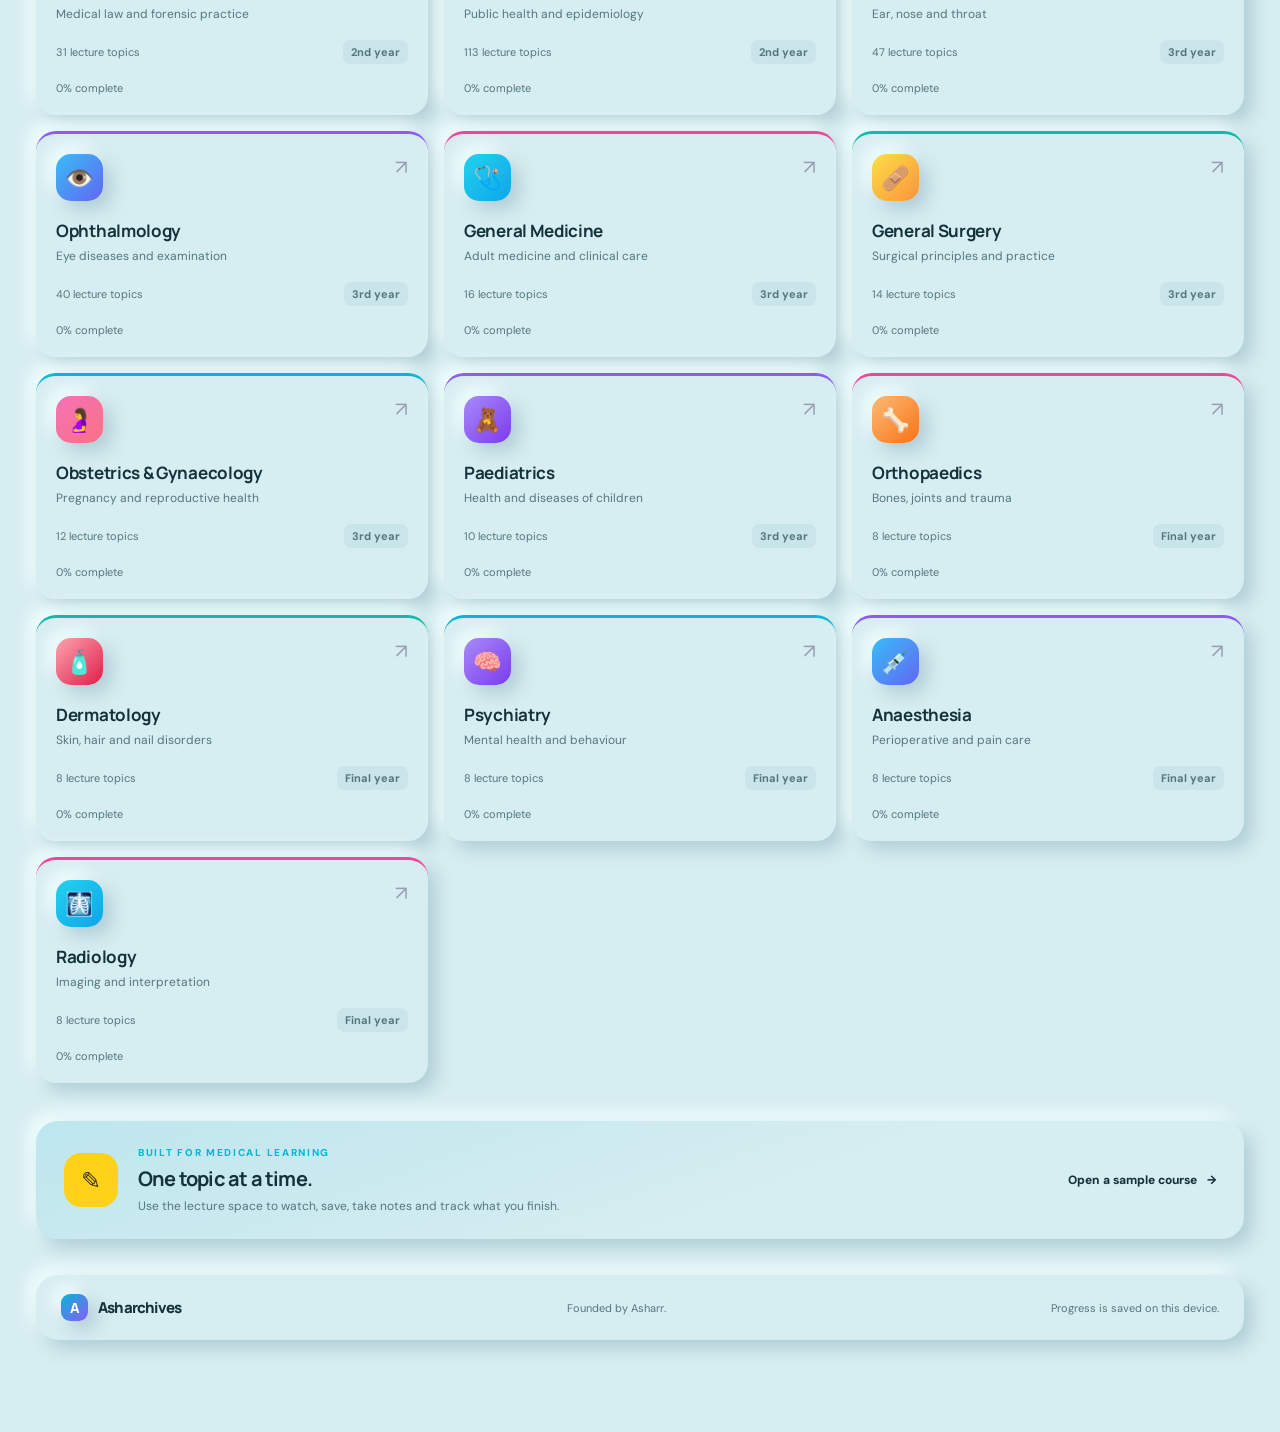
==== commit 84fd2484: "Update index.html" ====
--- a/index.html
+++ b/index.html
@@ -94,7 +94,7 @@
         <a href="lecture.html?subject=pathology" class="text-link">Open a sample course <span>→</span></a>
       </section>
     </main>
-    <footer class="footer"><a class="brand footer-brand" href="index.html"><span class="brand-mark">A</span><span>Asharchives</span></a><span>Co-Founded by Aaisha and Asharr.</span><span class="footer-note">Progress is saved on this device.</span></footer>
+    <footer class="footer"><a class="brand footer-brand" href="index.html"><span class="brand-mark">A</span><span>Asharchives</span></a><span>Founded by Asharr.</span><span class="footer-note">Progress is saved on this device.</span></footer>
   </div>
 </body>
 </html>
